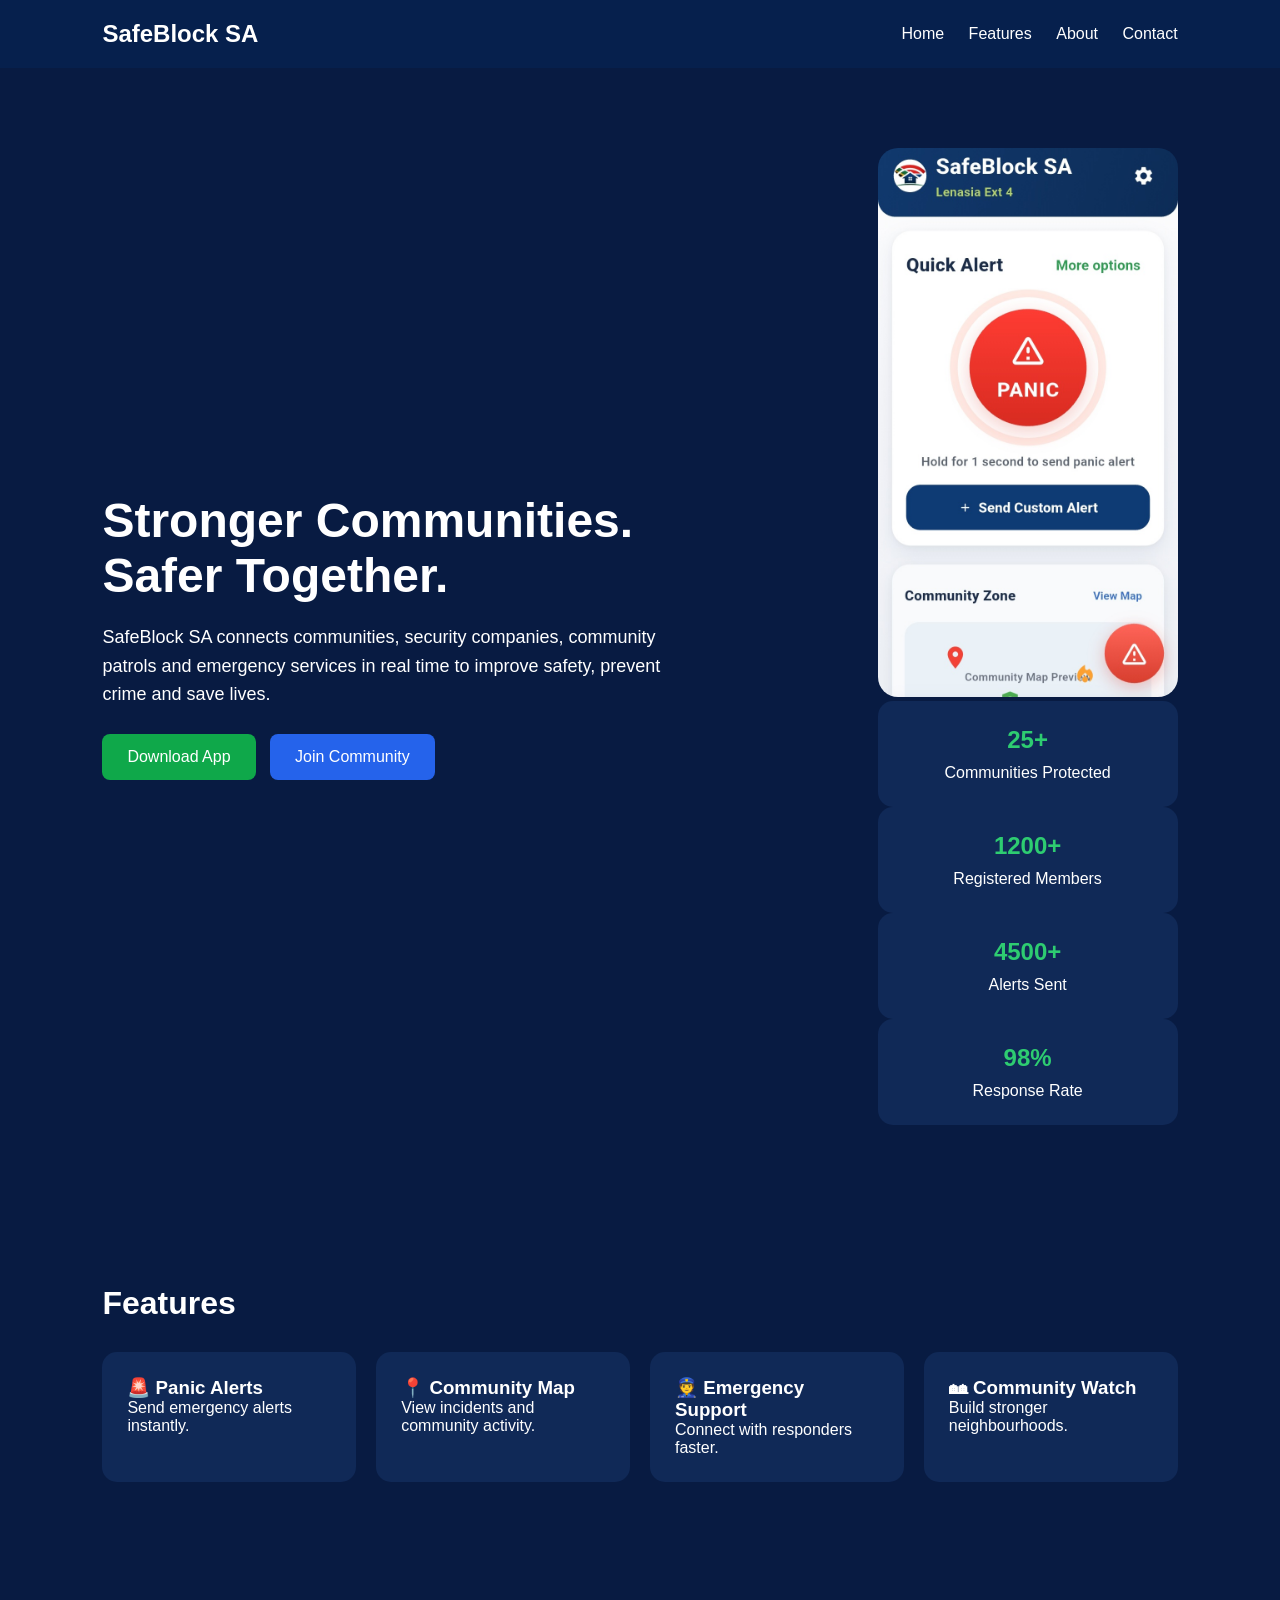
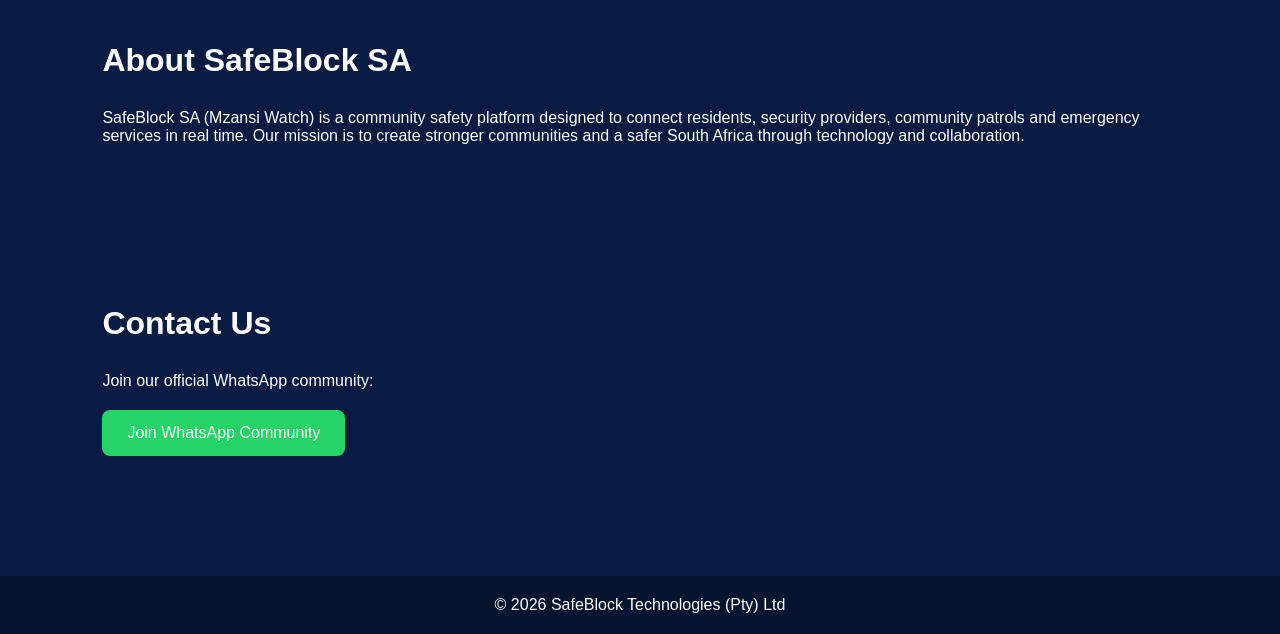
==== index.html @ 9eb79e1c "Rename Index.html to index.html" ====
<!DOCTYPE html>
<html lang="en">
<head>
<meta charset="UTF-8">
<meta name="viewport" content="width=device-width, initial-scale=1.0">
<title>SafeBlock SA | Mzansi Watch</title>
<link rel="stylesheet" href="style.css">
</head>

<body>

<header>
    <div class="logo">
        <h2>SafeBlock SA</h2>
    </div>

    <nav>
        <a href="#home">Home</a>
        <a href="#features">Features</a>
        <a href="#about">About</a>
        <a href="#contact">Contact</a>
    </nav>
</header>

<section class="hero" id="home">

    <div class="hero-text">
        <h1>Stronger Communities.<br>Safer Together.</h1>

        <p>
            SafeBlock SA connects communities, security companies,
            community patrols and emergency services in real time to
            improve safety, prevent crime and save lives.
        </p>

        <div class="buttons">
            <button onclick="alert('Coming Soon')">
                Download App
            </button>

            <a href="https://chat.whatsapp.com/KkH9a2lZsolHFoEz1faoKJ?s=cl&p=a&ilr=0">
                <button class="secondary">
                    Join Community
                </button>
            </a>
        </div>
    </div>

    <div class="hero-image">
        <img src="app.png" alt="SafeBlock App>
    </div>

</section>

<section class="stats">

    <div class="card">
        <h2>25+</h2>
        <p>Communities Protected</p>
    </div>

    <div class="card">
        <h2>1200+</h2>
        <p>Registered Members</p>
    </div>

    <div class="card">
        <h2>4500+</h2>
        <p>Alerts Sent</p>
    </div>

    <div class="card">
        <h2>98%</h2>
        <p>Response Rate</p>
    </div>

</section>

<section id="features">

    <h2>Features</h2>

    <div class="feature-grid">

        <div class="feature">
            <h3>🚨 Panic Alerts</h3>
            <p>Send emergency alerts instantly.</p>
        </div>

        <div class="feature">
            <h3>📍 Community Map</h3>
            <p>View incidents and community activity.</p>
        </div>

        <div class="feature">
            <h3>👮 Emergency Support</h3>
            <p>Connect with responders faster.</p>
        </div>

        <div class="feature">
            <h3>🏘 Community Watch</h3>
            <p>Build stronger neighbourhoods.</p>
        </div>

    </div>

</section>

<section id="about">

    <h2>About SafeBlock SA</h2>

    <p>
        SafeBlock SA (Mzansi Watch) is a community safety platform
        designed to connect residents, security providers,
        community patrols and emergency services in real time.
        Our mission is to create stronger communities and a safer
        South Africa through technology and collaboration.
    </p>

</section>

<section id="contact">

    <h2>Contact Us</h2>

    <p>
        Join our official WhatsApp community:
    </p>

    <a class="whatsapp"
       href="https://chat.whatsapp.com/KkH9a2lZsolHFoEz1faoKJ?s=cl&p=a&ilr=0">
       Join WhatsApp Community
    </a>

</section>

<footer>
    <p>© 2026 SafeBlock Technologies (Pty) Ltd</p>
</footer>

</body>
</html>
---- style.css ----
*{
margin:0;
padding:0;
box-sizing:border-box;
font-family:Arial,sans-serif;
}

body{
background:#081b42;
color:white;
}

header{
display:flex;
justify-content:space-between;
align-items:center;
padding:20px 8%;
background:#06204d;
position:sticky;
top:0;
}

nav a{
color:white;
text-decoration:none;
margin-left:20px;
}

.hero{
display:flex;
justify-content:space-between;
align-items:center;
padding:80px 8%;
flex-wrap:wrap;
}

.hero-text{
max-width:600px;
}

.hero-text h1{
font-size:3rem;
margin-bottom:20px;
}

.hero-text p{
font-size:18px;
line-height:1.6;
margin-bottom:25px;
}

button{
padding:14px 25px;
border:none;
border-radius:8px;
background:#0fa84a;
color:white;
font-size:16px;
cursor:pointer;
}

.secondary{
background:#2563eb;
margin-left:10px;
}

.hero-image img{
width:300px;
max-width:100%;
border-radius:20px;
}

.stats{
display:grid;
grid-template-columns:repeat(auto-fit,minmax(200px,1fr));
gap:20px;
padding:40px 8%;
}

.card{
background:#102957;
padding:25px;
border-radius:15px;
text-align:center;
}

.card h2{
color:#2ecc71;
margin-bottom:10px;
}

#features,
#about,
#contact{
padding:80px 8%;
}

#features h2,
#about h2,
#contact h2{
margin-bottom:30px;
font-size:2rem;
}

.feature-grid{
display:grid;
grid-template-columns:repeat(auto-fit,minmax(250px,1fr));
gap:20px;
}

.feature{
background:#102957;
padding:25px;
border-radius:15px;
}

.whatsapp{
display:inline-block;
margin-top:20px;
padding:14px 25px;
background:#25D366;
color:white;
text-decoration:none;
border-radius:8px;
}

footer{
background:#05152f;
padding:20px;
text-align:center;
margin-top:40px;
}

@media(max-width:768px){

header{
flex-direction:column;
gap:15px;
}

.hero{
text-align:center;
}

.hero-text h1{
font-size:2.2rem;
}

.hero-image{
margin-top:40px;
}

}*{
margin:0;
padding:0;
box-sizing:border-box;
font-family:Arial,sans-serif;
}

body{
background:#081b42;
color:white;
}

header{
display:flex;
justify-content:space-between;
align-items:center;
padding:20px 8%;
background:#06204d;
position:sticky;
top:0;
}

nav a{
color:white;
text-decoration:none;
margin-left:20px;
}

.hero{
display:flex;
justify-content:space-between;
align-items:center;
padding:80px 8%;
flex-wrap:wrap;
}

.hero-text{
max-width:600px;
}

.hero-text h1{
font-size:3rem;
margin-bottom:20px;
}

.hero-text p{
font-size:18px;
line-height:1.6;
margin-bottom:25px;
}

button{
padding:14px 25px;
border:none;
border-radius:8px;
background:#0fa84a;
color:white;
font-size:16px;
cursor:pointer;
}

.secondary{
background:#2563eb;
margin-left:10px;
}

.hero-image img{
width:300px;
max-width:100%;
border-radius:20px;
}

.stats{
display:grid;
grid-template-columns:repeat(auto-fit,minmax(200px,1fr));
gap:20px;
padding:40px 8%;
}

.card{
background:#102957;
padding:25px;
border-radius:15px;
text-align:center;
}

.card h2{
color:#2ecc71;
margin-bottom:10px;
}

#features,
#about,
#contact{
padding:80px 8%;
}

#features h2,
#about h2,
#contact h2{
margin-bottom:30px;
font-size:2rem;
}

.feature-grid{
display:grid;
grid-template-columns:repeat(auto-fit,minmax(250px,1fr));
gap:20px;
}

.feature{
background:#102957;
padding:25px;
border-radius:15px;
}

.whatsapp{
display:inline-block;
margin-top:20px;
padding:14px 25px;
background:#25D366;
color:white;
text-decoration:none;
border-radius:8px;
}

footer{
background:#05152f;
padding:20px;
text-align:center;
margin-top:40px;
}

@media(max-width:768px){

header{
flex-direction:column;
gap:15px;
}

.hero{
text-align:center;
}

.hero-text h1{
font-size:2.2rem;
}

.hero-image{
margin-top:40px;
}

}
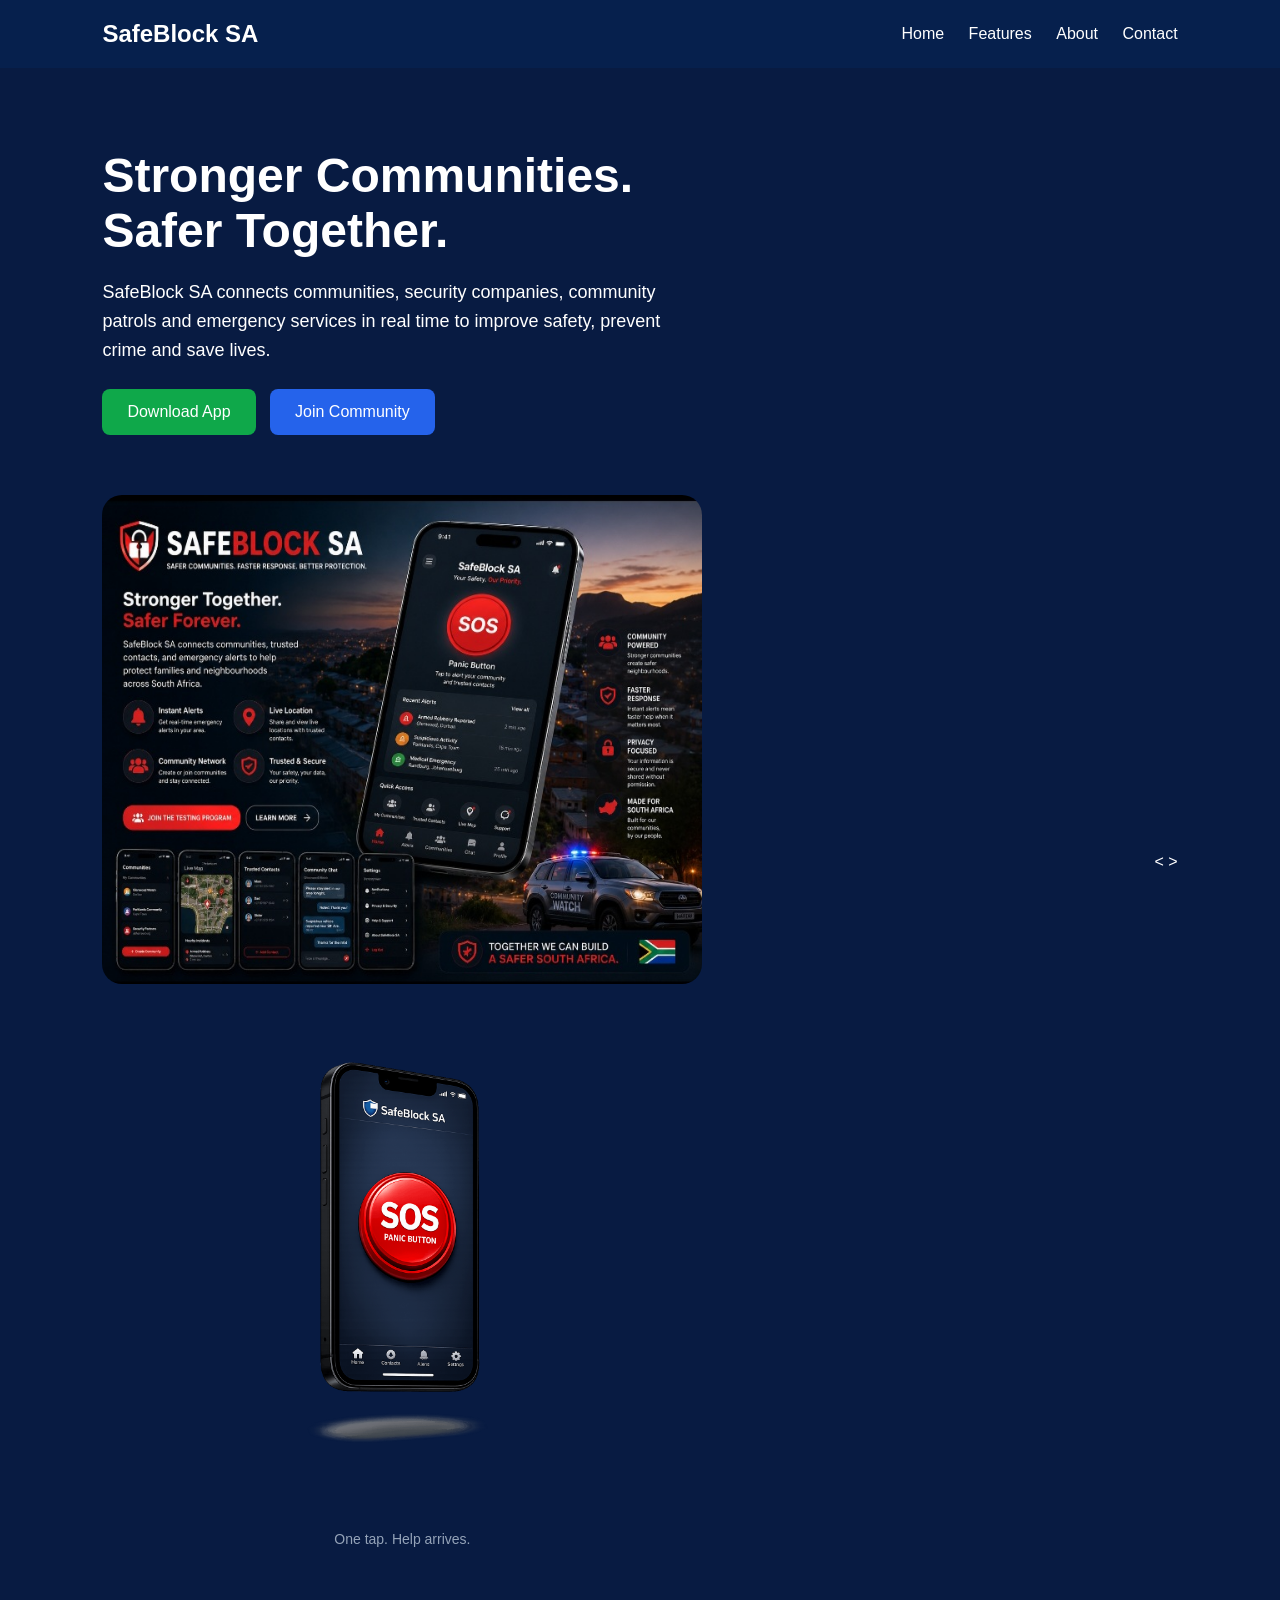
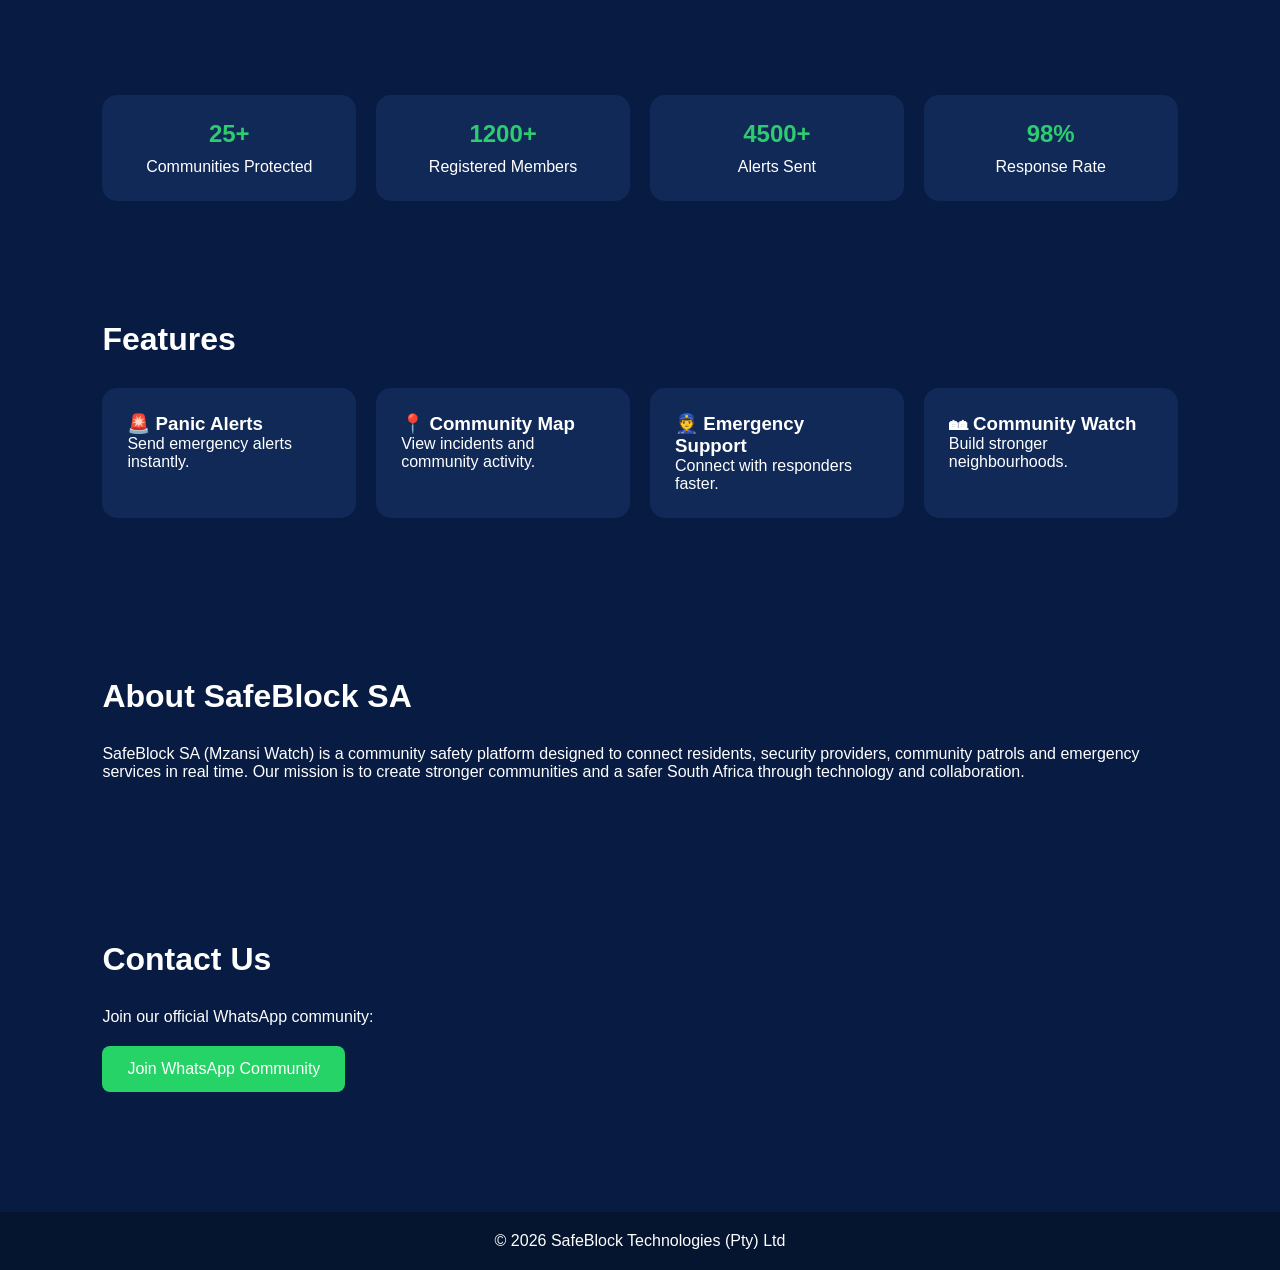
==== commit 07f156bb: "Add banner and mockup images to index.html" ====
--- a/index.html
+++ b/index.html
@@ -43,11 +43,19 @@
                     Join Community
                 </button>
             </a>
-        </div>
+        </div><!-- BANNER + MOCKUP SIDE BY SIDE-->
+<div style="display: flex; gap: 40px; align-items: center; justify-content: center; margin-top: 60px; flex-wrap: wrap;">
+  <img src="hero-banner.jpg" alt="SafeBlock SA Banner" style="flex: 1; min-width: 300px; max-width: 600px; height: auto; border-radius: 20px;">
+  <div style="text-align: center; flex: 0 0 320px;">
+    <img src="mockup.png" alt="SafeBlock App Mockup" style="width: 100%; max-width: 320px; height: auto; border-radius: 40px;">
+    <p style="margin-top: 20px; color: #94a3b8; font-size: 14px;">One tap. Help arrives.</p>
+  </div>
+</div>
     </div>
 
     <div class="hero-image">
-        <img src="app.png" alt="SafeBlock App>
+        <
+        >
     </div>
 
 </section>
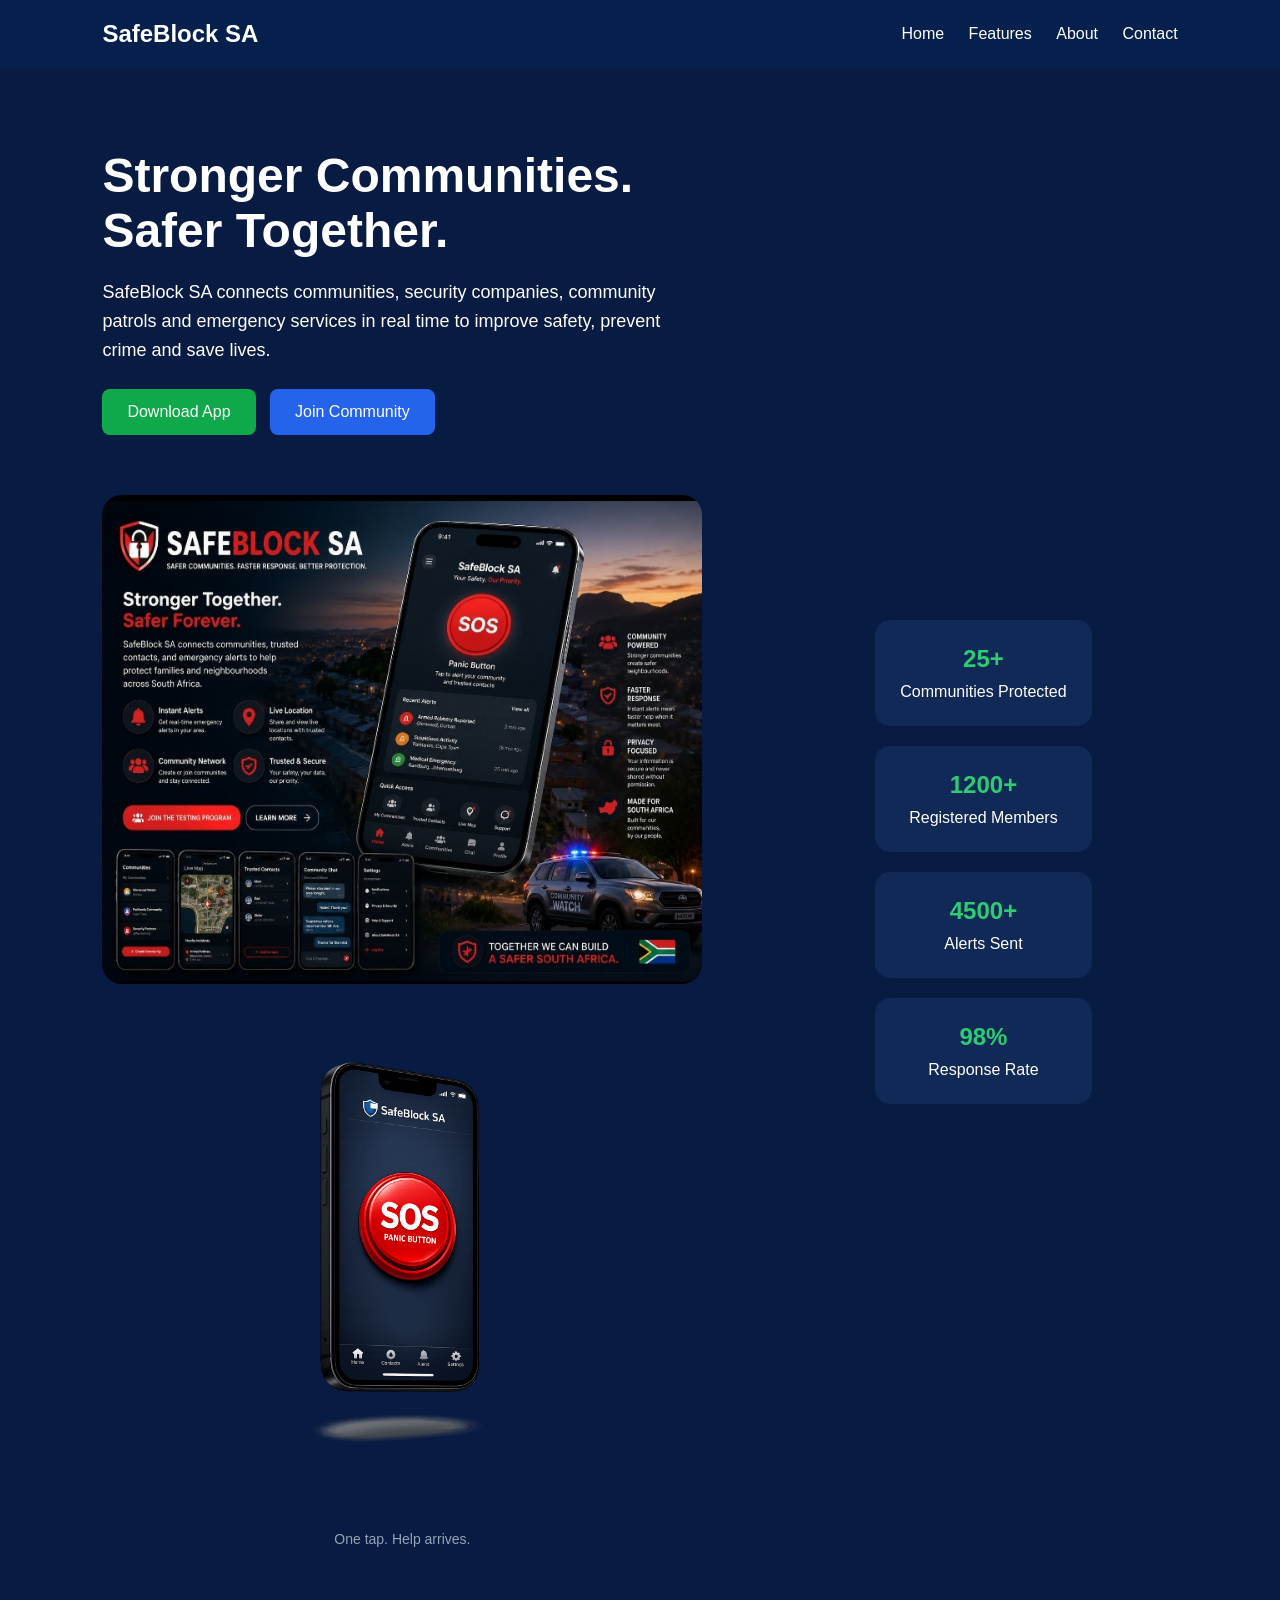
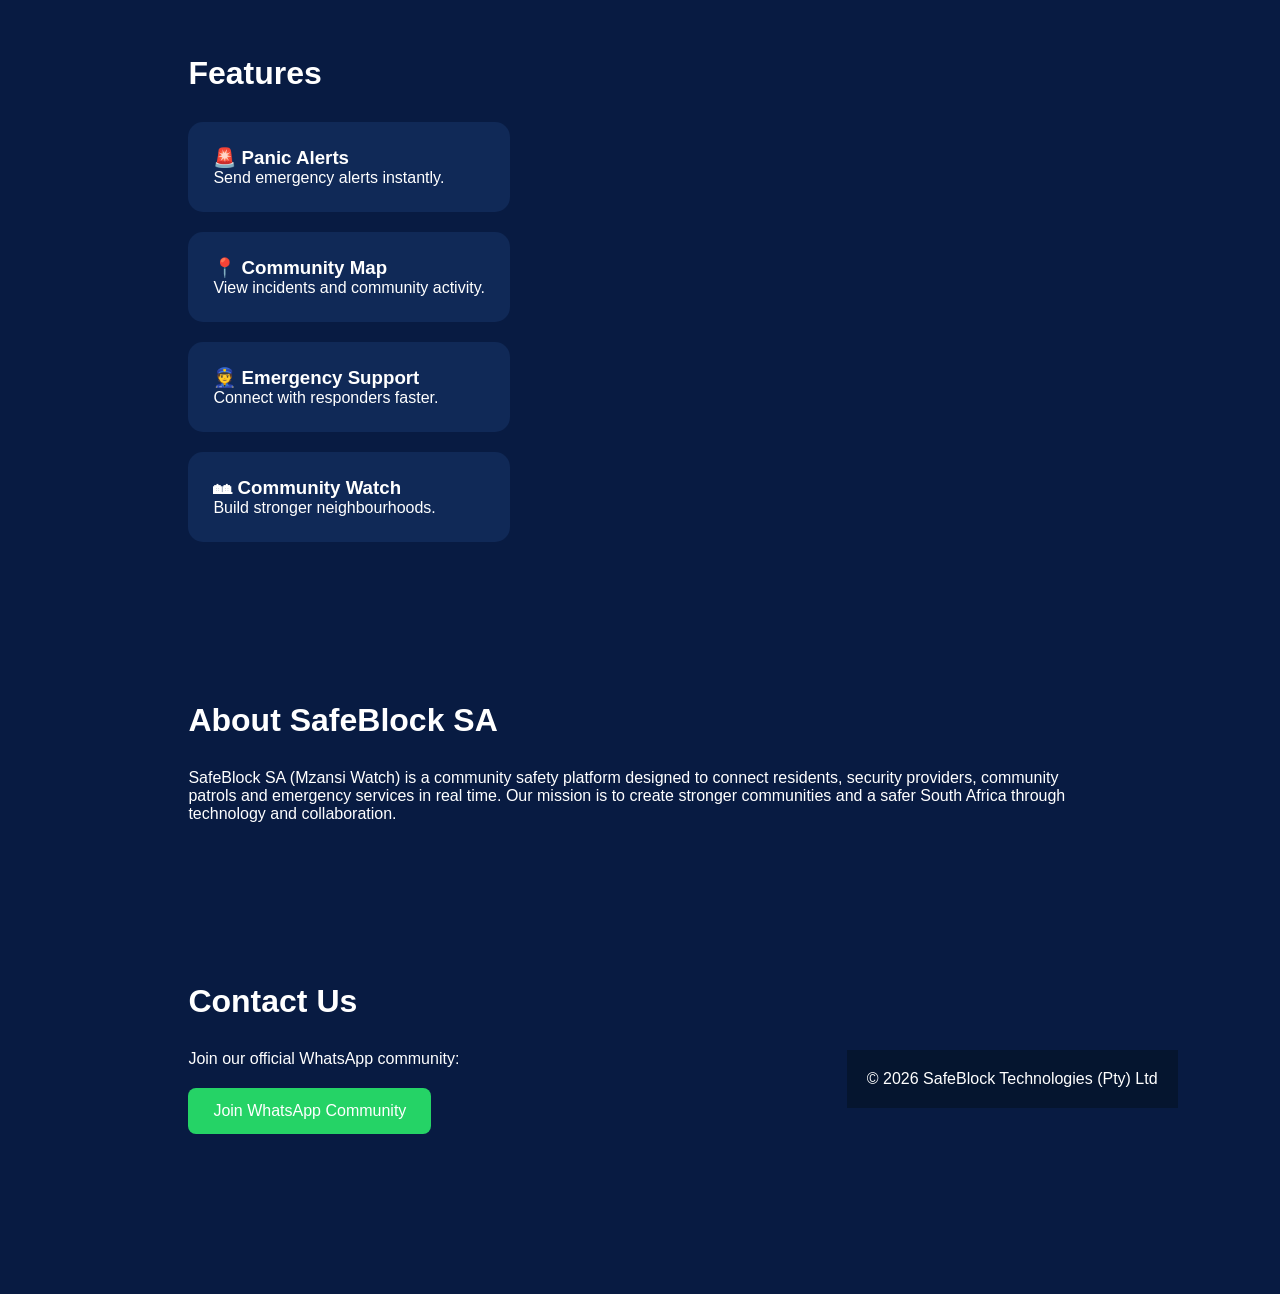
==== commit 34515789: "Update index.html" ====
--- a/index.html
+++ b/index.html
@@ -53,12 +53,11 @@
 </div>
     </div>
 
-    <div class="hero-image">
-        <
-        >
-    </div>
 
-</section>
+        
+        
+
+
 
 <section class="stats">
 
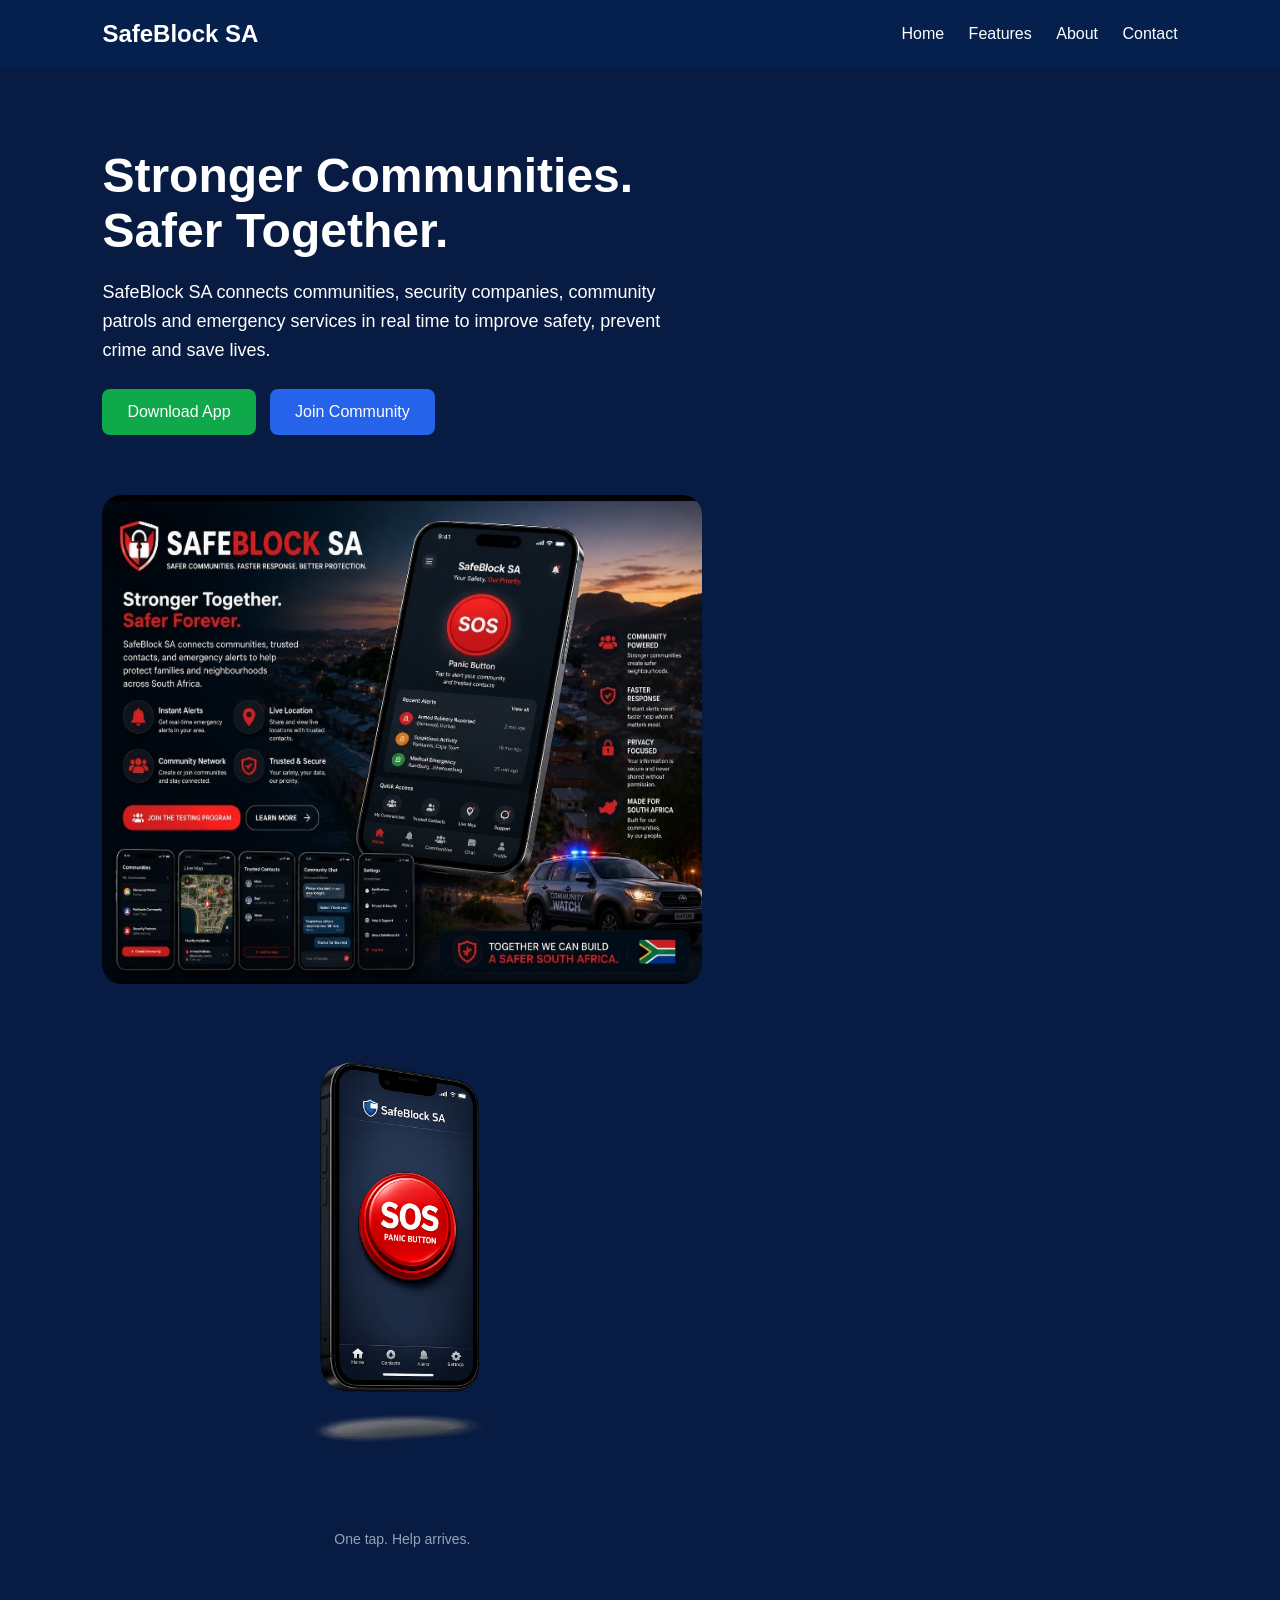
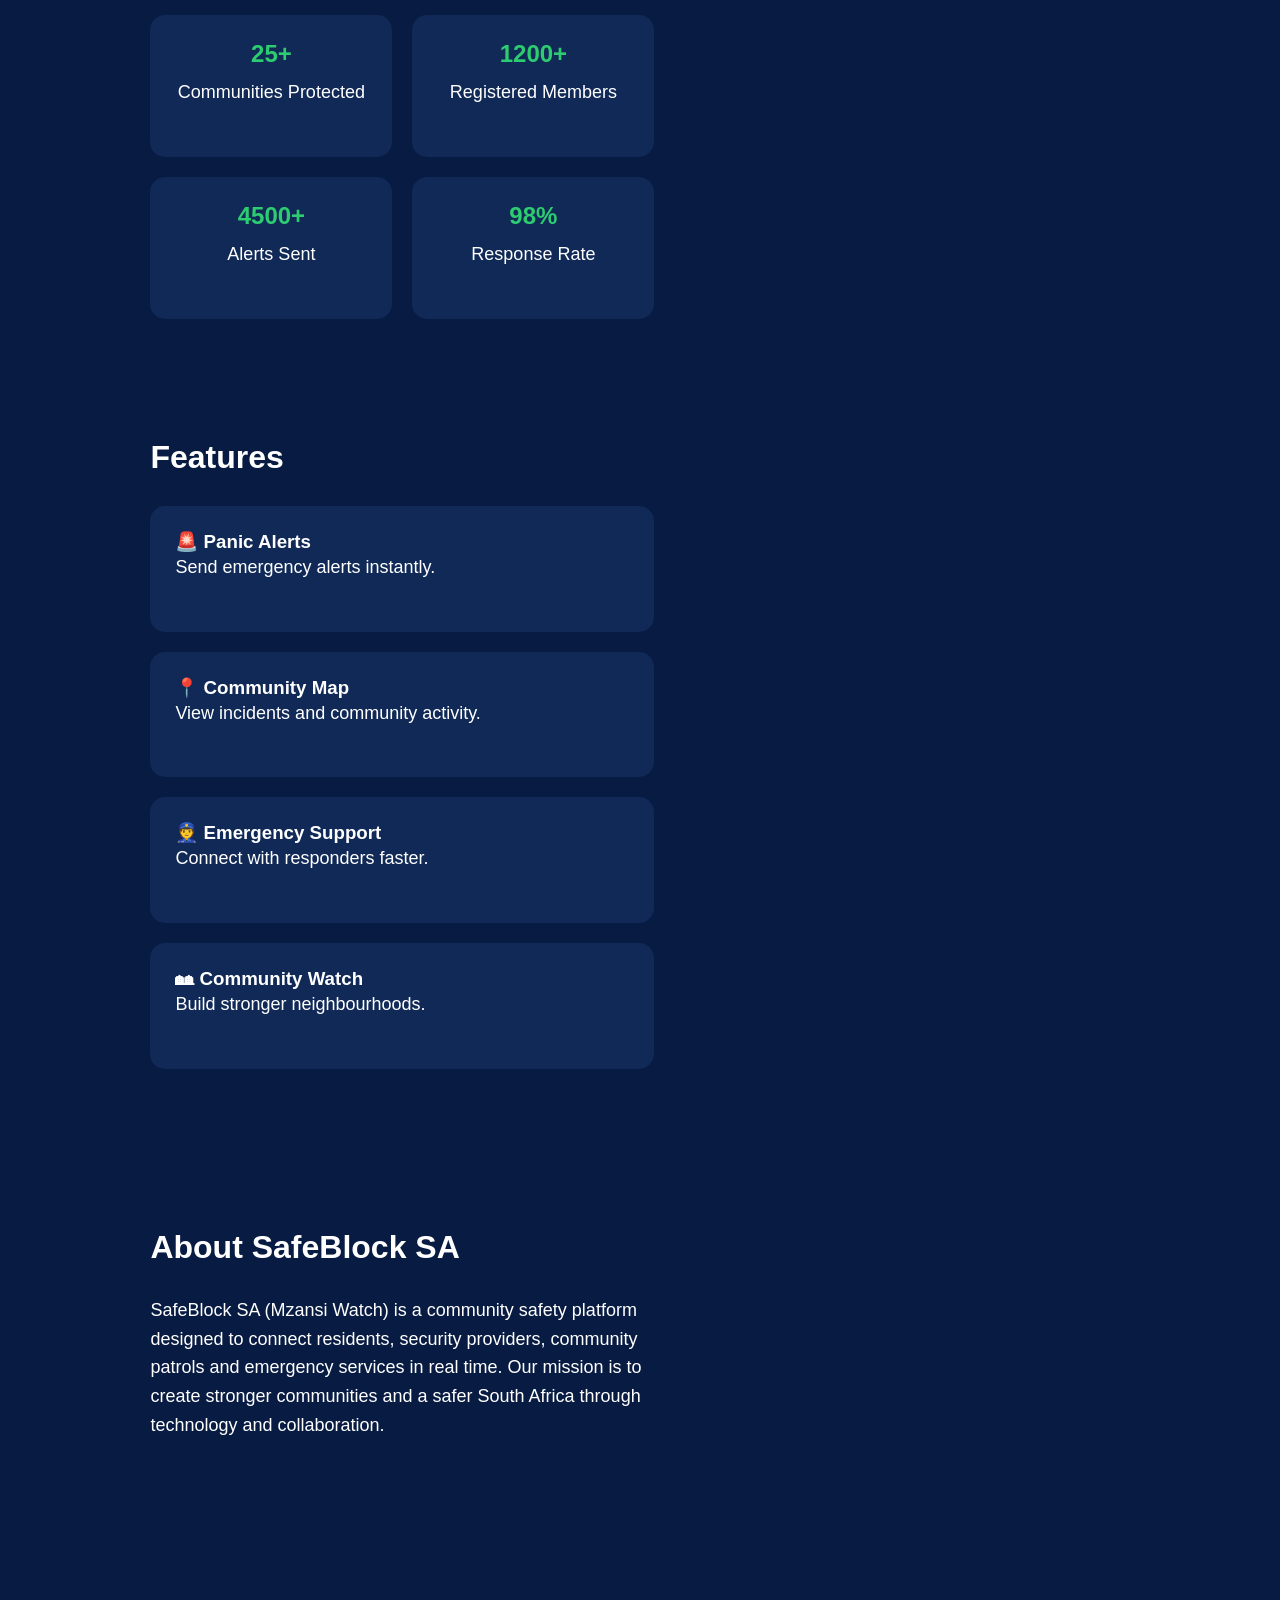
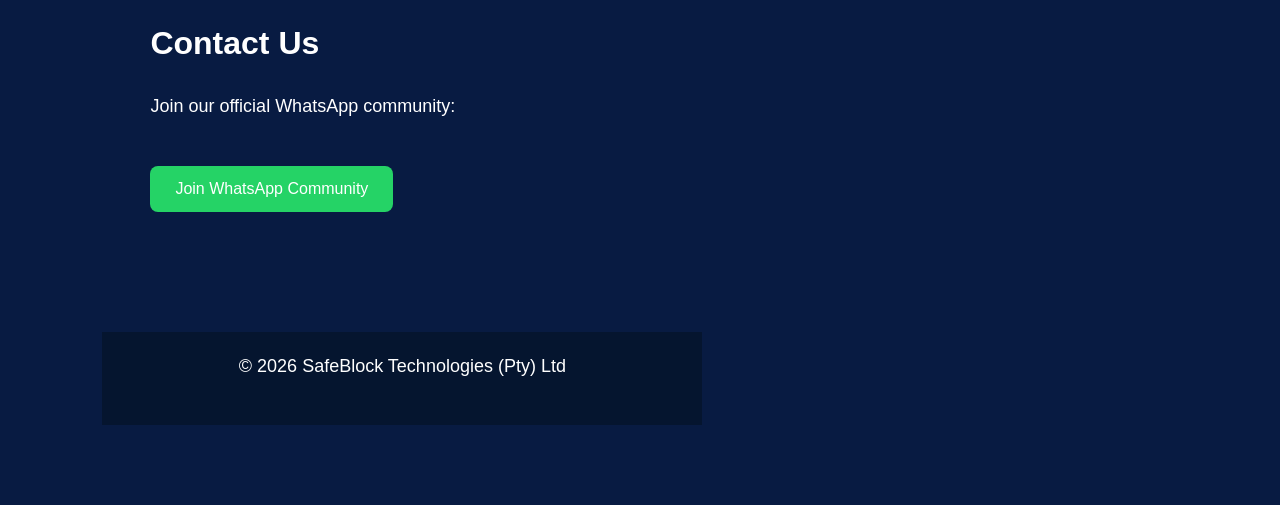
==== commit d495c45b: "Remove comment and adjust HTML structure" ====
--- a/index.html
+++ b/index.html
@@ -43,7 +43,7 @@
                     Join Community
                 </button>
             </a>
-        </div><!-- BANNER + MOCKUP SIDE BY SIDE-->
+        <!-- BANNER + MOCKUP SIDE BY SIDE-->
 <div style="display: flex; gap: 40px; align-items: center; justify-content: center; margin-top: 60px; flex-wrap: wrap;">
   <img src="hero-banner.jpg" alt="SafeBlock SA Banner" style="flex: 1; min-width: 300px; max-width: 600px; height: auto; border-radius: 20px;">
   <div style="text-align: center; flex: 0 0 320px;">
@@ -51,7 +51,7 @@
     <p style="margin-top: 20px; color: #94a3b8; font-size: 14px;">One tap. Help arrives.</p>
   </div>
 </div>
-    </div>
+
 
 
         
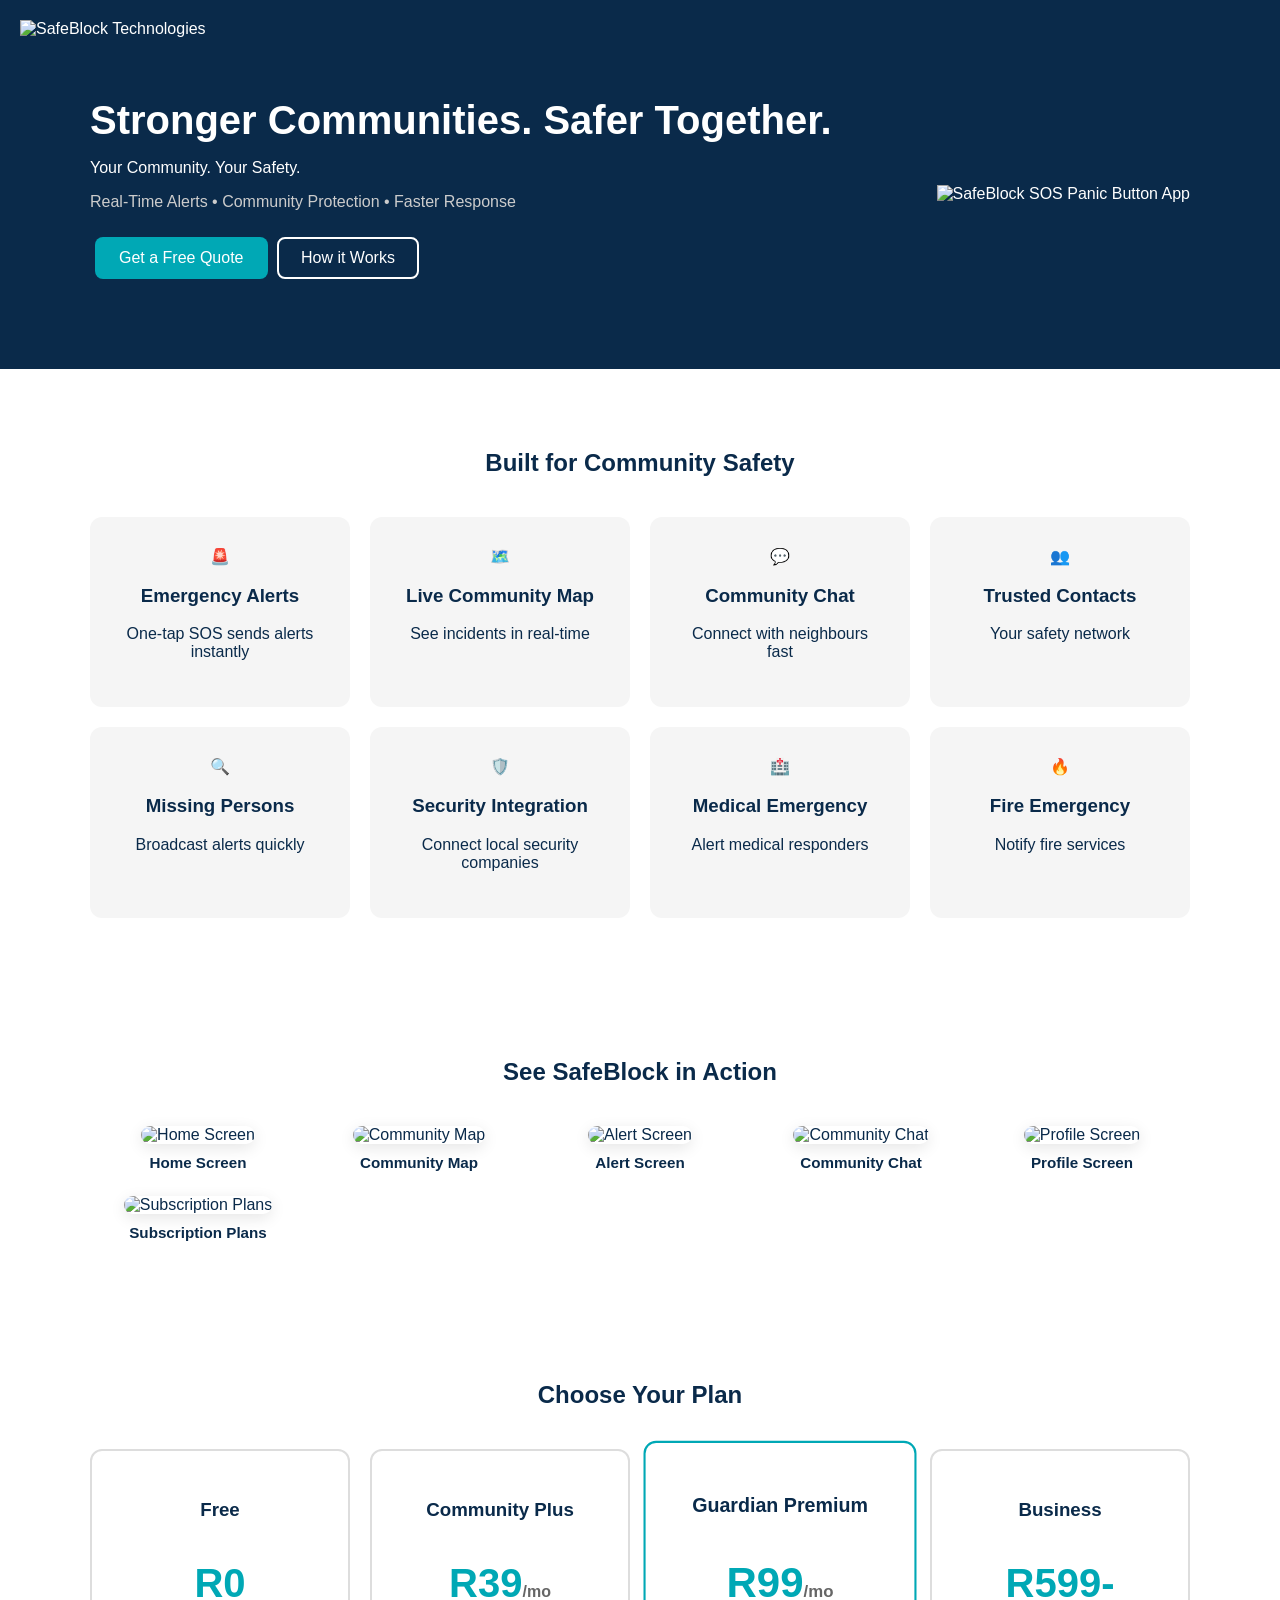
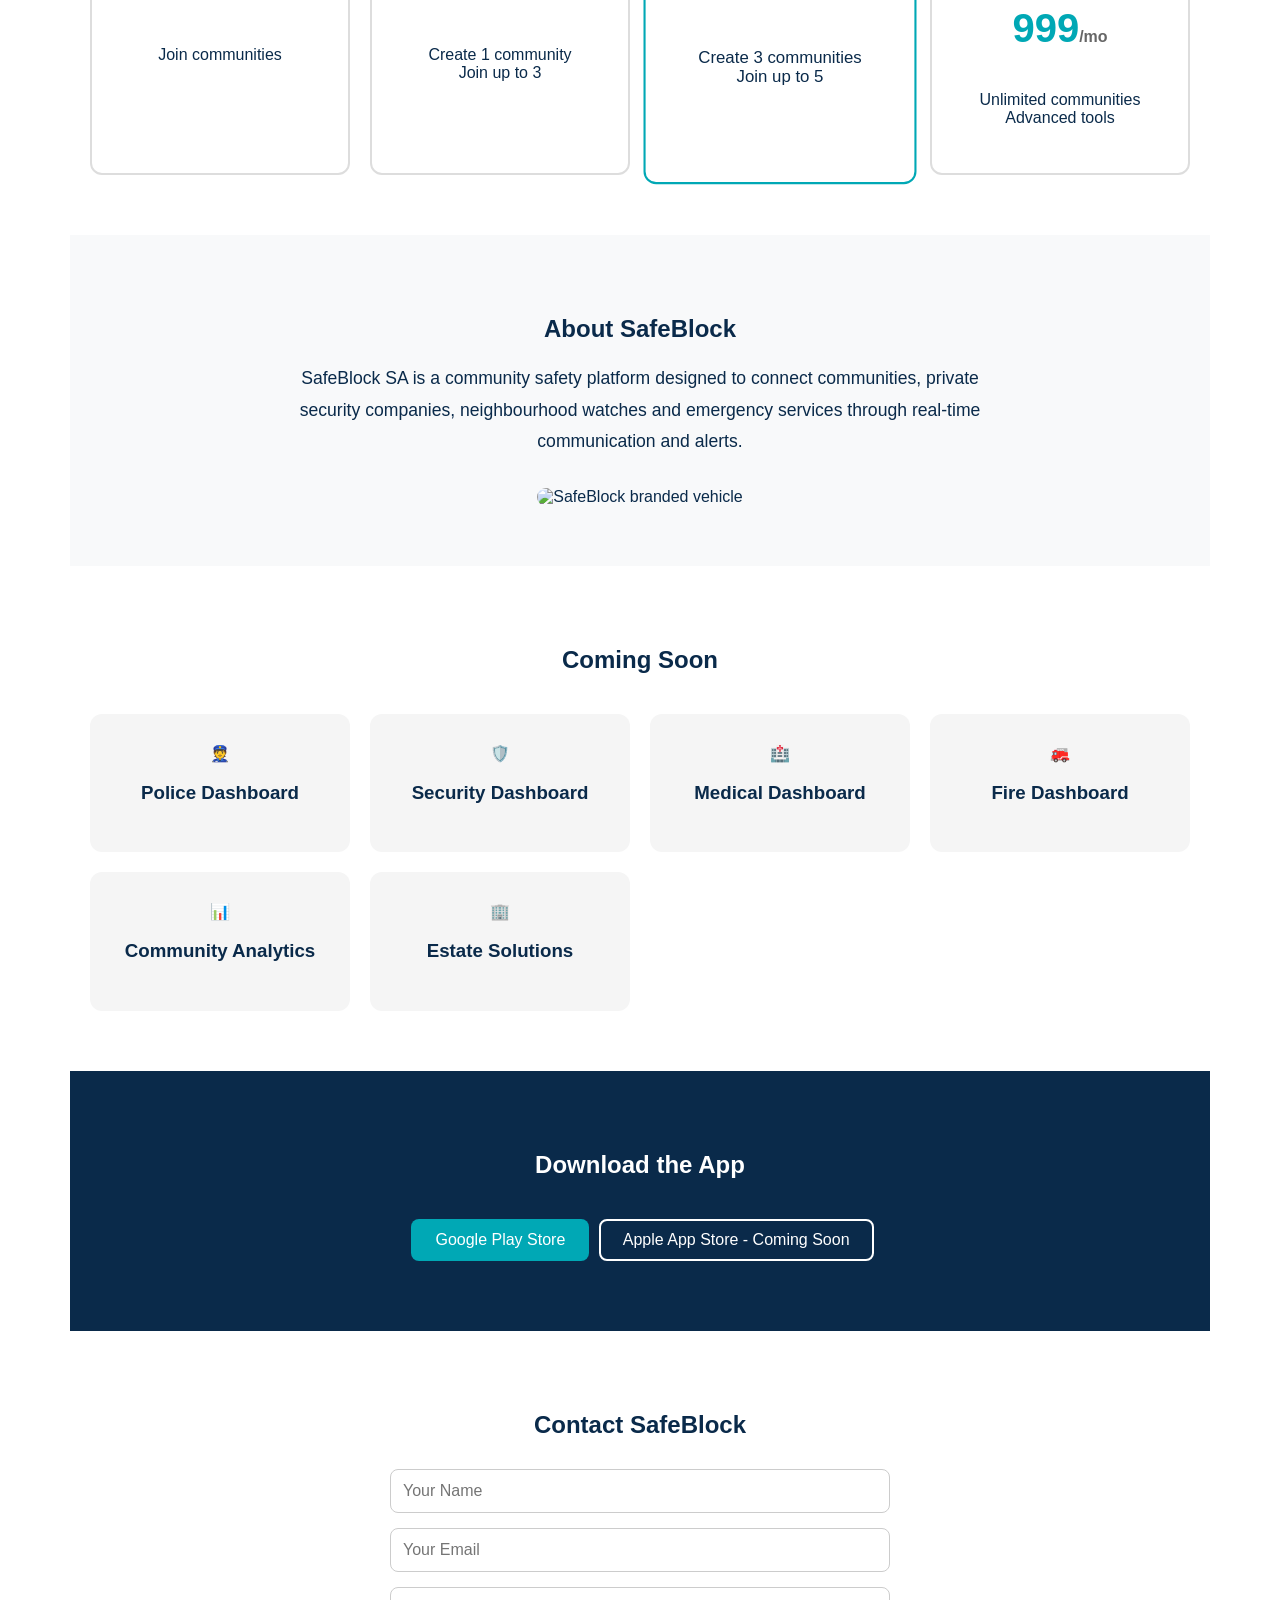
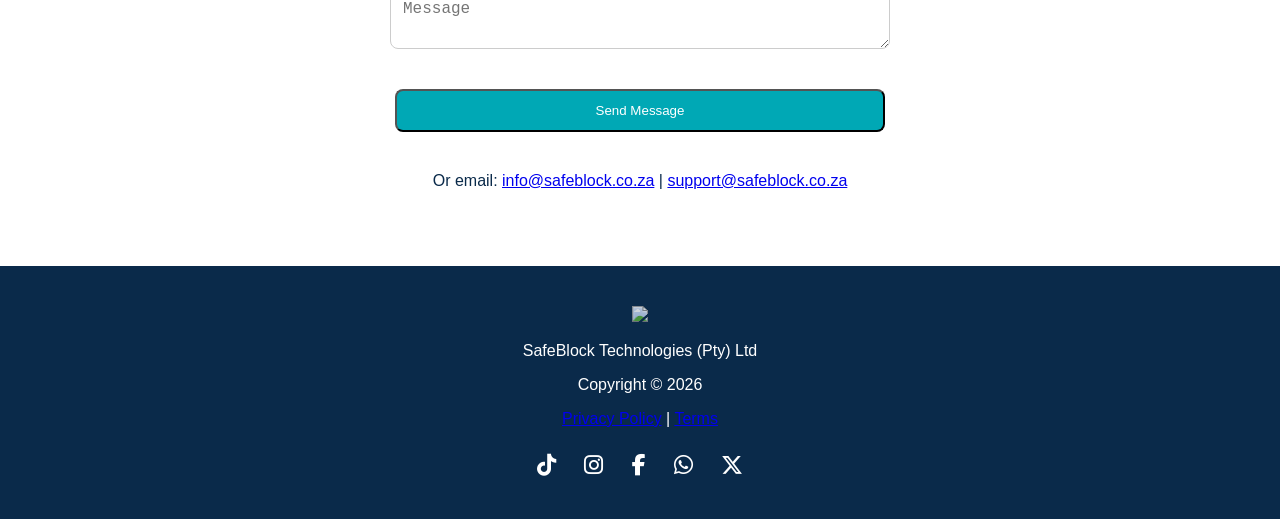
==== commit 2b892351: "Add files via upload" ====
--- a/index.html
+++ b/index.html
@@ -3,148 +3,131 @@
 <head>
 <meta charset="UTF-8">
 <meta name="viewport" content="width=device-width, initial-scale=1.0">
-<title>SafeBlock SA | Mzansi Watch</title>
+<title>SafeBlock Technologies - Your Community. Your Safety.</title>
 <link rel="stylesheet" href="style.css">
+<link rel="icon" href="assets/icon.png">
+<link rel="stylesheet" href="https://cdnjs.cloudflare.com/ajax/libs/font-awesome/6.5.0/css/all.min.css">
+<script src="https://www.google.com/recaptcha/api.js" async defer></script>
 </head>
-
 <body>
 
+<!-- 1. Hero Section -->
 <header>
-    <div class="logo">
-        <h2>SafeBlock SA</h2>
-    </div>
-
-    <nav>
-        <a href="#home">Home</a>
-        <a href="#features">Features</a>
-        <a href="#about">About</a>
-        <a href="#contact">Contact</a>
-    </nav>
+<nav>
+<img src="assets/logo.png" alt="SafeBlock Technologies" class="logo">
+</nav>
+<div class="hero">
+<div class="hero-text">
+<h1>Stronger Communities. Safer Together.</h1>
+<p>Your Community. Your Safety.</p>
+<p class="sub">Real-Time Alerts • Community Protection • Faster Response</p>
+<a href="#contact" class="btn">Get a Free Quote</a>
+<a href="#features" class="btn-outline">How it Works</a>
+</div>
+<div class="hero-img">
+<img src="assets/hero-phone.jpg" alt="SafeBlock SOS Panic Button App">
+</div>
+</div>
 </header>
 
-<section class="hero" id="home">
-
-    <div class="hero-text">
-        <h1>Stronger Communities.<br>Safer Together.</h1>
-
-        <p>
-            SafeBlock SA connects communities, security companies,
-            community patrols and emergency services in real time to
-            improve safety, prevent crime and save lives.
-        </p>
-
-        <div class="buttons">
-            <button onclick="alert('Coming Soon')">
-                Download App
-            </button>
-
-            <a href="https://chat.whatsapp.com/KkH9a2lZsolHFoEz1faoKJ?s=cl&p=a&ilr=0">
-                <button class="secondary">
-                    Join Community
-                </button>
-            </a>
-        <!-- BANNER + MOCKUP SIDE BY SIDE-->
-<div style="display: flex; gap: 40px; align-items: center; justify-content: center; margin-top: 60px; flex-wrap: wrap;">
-  <img src="hero-banner.jpg" alt="SafeBlock SA Banner" style="flex: 1; min-width: 300px; max-width: 600px; height: auto; border-radius: 20px;">
-  <div style="text-align: center; flex: 0 0 320px;">
-    <img src="mockup.png" alt="SafeBlock App Mockup" style="width: 100%; max-width: 320px; height: auto; border-radius: 40px;">
-    <p style="margin-top: 20px; color: #94a3b8; font-size: 14px;">One tap. Help arrives.</p>
-  </div>
+<!-- 2. Features Section -->
+<section id="features">
+<h2>Built for Community Safety</h2>
+<div class="grid">
+<div class="card">🚨 <h3>Emergency Alerts</h3><p>One-tap SOS sends alerts instantly</p></div>
+<div class="card">🗺️ <h3>Live Community Map</h3><p>See incidents in real-time</p></div>
+<div class="card">💬 <h3>Community Chat</h3><p>Connect with neighbours fast</p></div>
+<div class="card">👥 <h3>Trusted Contacts</h3><p>Your safety network</p></div>
+<div class="card">🔍 <h3>Missing Persons</h3><p>Broadcast alerts quickly</p></div>
+<div class="card">🛡️ <h3>Security Integration</h3><p>Connect local security companies</p></div>
+<div class="card">🏥 <h3>Medical Emergency</h3><p>Alert medical responders</p></div>
+<div class="card">🔥 <h3>Fire Emergency</h3><p>Notify fire services</p></div>
 </div>
-
-
-
-        
-        
-
-
-
-<section class="stats">
-
-    <div class="card">
-        <h2>25+</h2>
-        <p>Communities Protected</p>
-    </div>
-
-    <div class="card">
-        <h2>1200+</h2>
-        <p>Registered Members</p>
-    </div>
-
-    <div class="card">
-        <h2>4500+</h2>
-        <p>Alerts Sent</p>
-    </div>
-
-    <div class="card">
-        <h2>98%</h2>
-        <p>Response Rate</p>
-    </div>
-
 </section>
 
-<section id="features">
-
-    <h2>Features</h2>
-
-    <div class="feature-grid">
-
-        <div class="feature">
-            <h3>🚨 Panic Alerts</h3>
-            <p>Send emergency alerts instantly.</p>
-        </div>
-
-        <div class="feature">
-            <h3>📍 Community Map</h3>
-            <p>View incidents and community activity.</p>
-        </div>
-
-        <div class="feature">
-            <h3>👮 Emergency Support</h3>
-            <p>Connect with responders faster.</p>
-        </div>
-
-        <div class="feature">
-            <h3>🏘 Community Watch</h3>
-            <p>Build stronger neighbourhoods.</p>
-        </div>
-
-    </div>
-
+<!-- 3. App Screenshots Section - NEW -->
+<section id="screenshots">
+<h2>See SafeBlock in Action</h2>
+<div class="screenshot-grid">
+<figure><img src="assets/screenshot-home.jpg" alt="Home Screen"><figcaption>Home Screen</figcaption></figure>
+<figure><img src="assets/screenshot-map.jpg" alt="Community Map"><figcaption>Community Map</figcaption></figure>
+<figure><img src="assets/screenshot-alert.jpg" alt="Alert Screen"><figcaption>Alert Screen</figcaption></figure>
+<figure><img src="assets/screenshot-chat.jpg" alt="Community Chat"><figcaption>Community Chat</figcaption></figure>
+<figure><img src="assets/screenshot-profile.jpg" alt="Profile Screen"><figcaption>Profile Screen</figcaption></figure>
+<figure><img src="assets/screenshot-pricing.jpg" alt="Subscription Plans"><figcaption>Subscription Plans</figcaption></figure>
+</div>
 </section>
 
-<section id="about">
-
-    <h2>About SafeBlock SA</h2>
-
-    <p>
-        SafeBlock SA (Mzansi Watch) is a community safety platform
-        designed to connect residents, security providers,
-        community patrols and emergency services in real time.
-        Our mission is to create stronger communities and a safer
-        South Africa through technology and collaboration.
-    </p>
-
+<!-- 4. Subscription Plans -->
+<section id="pricing">
+<h2>Choose Your Plan</h2>
+<div class="pricing-grid">
+<div class="plan"><h3>Free</h3><p class="price">R0</p><p>Join communities</p></div>
+<div class="plan"><h3>Community Plus</h3><p class="price">R39<span>/mo</span></p><p>Create 1 community<br>Join up to 3</p></div>
+<div class="plan featured"><h3>Guardian Premium</h3><p class="price">R99<span>/mo</span></p><p>Create 3 communities<br>Join up to 5</p></div>
+<div class="plan"><h3>Business</h3><p class="price">R599-999<span>/mo</span></p><p>Unlimited communities<br>Advanced tools</p></div>
+</div>
 </section>
 
-<section id="contact">
-
-    <h2>Contact Us</h2>
-
-    <p>
-        Join our official WhatsApp community:
-    </p>
-
-    <a class="whatsapp"
-       href="https://chat.whatsapp.com/KkH9a2lZsolHFoEz1faoKJ?s=cl&p=a&ilr=0">
-       Join WhatsApp Community
-    </a>
-
+<!-- 5. About Section -->
+<section id="about" style="background:#f8f9fa">
+<h2>About SafeBlock</h2>
+<p style="max-width:700px;margin:auto;font-size:1.1rem;line-height:1.8">
+SafeBlock SA is a community safety platform designed to connect communities, private security companies, neighbourhood watches and emergency services through real-time communication and alerts.
+</p>
+<img src="assets/car.jpg" alt="SafeBlock branded vehicle" style="max-width:500px;width:100%;margin-top:30px;border-radius:12px">
 </section>
 
+<!-- 6. Coming Soon -->
+<section id="future">
+<h2>Coming Soon</h2>
+<div class="grid">
+<div class="card">👮 <h3>Police Dashboard</h3></div>
+<div class="card">🛡️ <h3>Security Dashboard</h3></div>
+<div class="card">🏥 <h3>Medical Dashboard</h3></div>
+<div class="card">🚒 <h3>Fire Dashboard</h3></div>
+<div class="card">📊 <h3>Community Analytics</h3></div>
+<div class="card">🏢 <h3>Estate Solutions</h3></div>
+</div>
+</section>
+
+<!-- 7. Download Section -->
+<section id="download" style="background:var(--navy);color:var(--white)">
+<h2>Download the App</h2>
+<div style="margin-top:30px">
+<a href="#" class="btn">Google Play Store</a>
+<a href="#" class="btn-outline">Apple App Store - Coming Soon</a>
+</div>
+</section>
+
+<!-- 8. Contact Section -->
+<section id="contact">
+<h2>Contact SafeBlock</h2>
+<form action="https://formspree.io/f/YOUR_ID" method="POST">
+<input type="text" name="name" placeholder="Your Name" required>
+<input type="email" name="email" placeholder="Your Email" required>
+<textarea name="message" placeholder="Message" required></textarea>
+<input type="text" name="_gotcha" style="display:none !important" tabindex="-1" autocomplete="off">
+<div class="g-recaptcha" data-sitekey="6Lc4jCotAAAAAAsNLFsM4W_kx7LLeU7A7EA28bbk"></div>
+<button type="submit" class="btn">Send Message</button>
+</form>
+<p>Or email: <a href="mailto:info@safeblock.co.za">info@safeblock.co.za</a> | <a href="mailto:support@safeblock.co.za">support@safeblock.co.za</a></p>
+</section>
+
+<!-- 9. Footer -->
 <footer>
-    <p>© 2026 SafeBlock Technologies (Pty) Ltd</p>
+<img src="assets/logo.png" class="logo-footer">
+<p>SafeBlock Technologies (Pty) Ltd</p>
+<p>Copyright © 2026</p>
+<a href="#">Privacy Policy</a> | <a href="#">Terms</a>
+<div class="social-links">
+  <a href="https://tiktok.com/@safeblock_sa" target="_blank" aria-label="TikTok"><i class="fab fa-tiktok"></i></a>
+  <a href="https://www.instagram.com/safeblock_sa" target="_blank" aria-label="Instagram"><i class="fab fa-instagram"></i></a>
+  <a href="https://www.facebook.com/share/17e7x95P5Z/" target="_blank" aria-label="Facebook"><i class="fab fa-facebook-f"></i></a>
+  <a href="https://whatsapp.com/channel/0029VbC9myyEawdlsUlrFp2S" target="_blank" aria-label="WhatsApp Channel"><i class="fab fa-whatsapp"></i></a>
+  <a href="https://x.com/SafeblockSA" target="_blank" aria-label="X / Twitter"><i class="fab fa-x-twitter"></i></a>
+</div>
 </footer>
 
 </body>
-</html>
+</html>
--- a/style.css
+++ b/style.css
@@ -1,305 +1,65 @@
-*{
-margin:0;
-padding:0;
-box-sizing:border-box;
-font-family:Arial,sans-serif;
+:root{--navy:#0A2A4A;--teal:#00A8B5;--white:#fff}
+body{margin:0;font-family:'Segoe UI',sans-serif;color:var(--navy)}
+header{background:var(--navy);color:var(--white);padding:20px}
+.logo{height:40px}
+.hero{display:flex;flex-wrap:wrap;align-items:center;gap:40px;padding:60px 20px;max-width:1100px;margin:auto}
+.hero-text{flex:1;min-width:300px}
+.hero h1{font-size:2.5rem;margin:0}
+.hero .sub{color:#ccc}
+.hero-img img{max-width:350px;width:100%}
+.btn{background:var(--teal);color:var(--white);padding:12px 24px;border-radius:8px;text-decoration:none;display:inline-block;margin:10px 5px}
+.btn-outline{border:2px solid var(--white);color:var(--white);padding:10px 22px;border-radius:8px;text-decoration:none;display:inline-block}
+section{padding:60px 20px;max-width:1100px;margin:auto;text-align:center}
+.grid{display:grid;grid-template-columns:repeat(auto-fit,minmax(250px,1fr));gap:20px;margin-top:40px}
+.card{background:#f5f5f5;padding:30px;border-radius:12px}
+.pricing-grid{display:grid;grid-template-columns:repeat(auto-fit,minmax(220px,1fr));gap:20px;margin-top:40px}
+.plan{border:2px solid #ddd;padding:30px;border-radius:12px}
+.plan.featured{border-color:var(--teal);transform:scale(1.05)}
+.price{font-size:2.5rem;font-weight:bold;color:var(--teal)}
+.price span{font-size:1rem;color:#666}
+form{display:grid;gap:15px;max-width:500px;margin:30px auto}
+input,textarea{padding:12px;border:1px solid #ccc;border-radius:8px;font-size:1rem}
+footer{background:var(--navy);color:var(--white);padding:40px 20px;text-align:center}
+.logo-footer{height:30px;opacity:0.8}
+@media(max-width:768px){.hero{flex-direction:column;text-align:center}}
+/* Screenshots Section */
+.screenshot-grid{
+  display:grid;
+  grid-template-columns:repeat(auto-fit,minmax(180px,1fr));
+  gap:25px;
+  margin-top:40px;
+  padding:0 10px
+}
+.screenshot-grid figure{
+  margin:0;
+  text-align:center
+}
+.screenshot-grid img{
+  width:100%;
+  border-radius:20px;
+  box-shadow:0 4px 15px rgba(0,0,0,0.1)
+}
+.screenshot-grid figcaption{
+  margin-top:10px;
+  font-weight:600;
+  color:var(--navy);
+  font-size:0.95rem
+}
+.social-links{
+  margin-top:25px;
+  text-align:center;
 }
 
-body{
-background:#081b42;
-color:white;
+.social-links a{
+  font-size:22px;
+  margin:0 12px;
+  text-decoration:none;
+  color:#ffffff;
+  transition:0.3s ease;
 }
 
-header{
-display:flex;
-justify-content:space-between;
-align-items:center;
-padding:20px 8%;
-background:#06204d;
-position:sticky;
-top:0;
-}
-
-nav a{
-color:white;
-text-decoration:none;
-margin-left:20px;
-}
-
-.hero{
-display:flex;
-justify-content:space-between;
-align-items:center;
-padding:80px 8%;
-flex-wrap:wrap;
-}
-
-.hero-text{
-max-width:600px;
-}
-
-.hero-text h1{
-font-size:3rem;
-margin-bottom:20px;
-}
-
-.hero-text p{
-font-size:18px;
-line-height:1.6;
-margin-bottom:25px;
-}
-
-button{
-padding:14px 25px;
-border:none;
-border-radius:8px;
-background:#0fa84a;
-color:white;
-font-size:16px;
-cursor:pointer;
-}
-
-.secondary{
-background:#2563eb;
-margin-left:10px;
-}
-
-.hero-image img{
-width:300px;
-max-width:100%;
-border-radius:20px;
-}
-
-.stats{
-display:grid;
-grid-template-columns:repeat(auto-fit,minmax(200px,1fr));
-gap:20px;
-padding:40px 8%;
-}
-
-.card{
-background:#102957;
-padding:25px;
-border-radius:15px;
-text-align:center;
-}
-
-.card h2{
-color:#2ecc71;
-margin-bottom:10px;
-}
-
-#features,
-#about,
-#contact{
-padding:80px 8%;
-}
-
-#features h2,
-#about h2,
-#contact h2{
-margin-bottom:30px;
-font-size:2rem;
-}
-
-.feature-grid{
-display:grid;
-grid-template-columns:repeat(auto-fit,minmax(250px,1fr));
-gap:20px;
-}
-
-.feature{
-background:#102957;
-padding:25px;
-border-radius:15px;
-}
-
-.whatsapp{
-display:inline-block;
-margin-top:20px;
-padding:14px 25px;
-background:#25D366;
-color:white;
-text-decoration:none;
-border-radius:8px;
-}
-
-footer{
-background:#05152f;
-padding:20px;
-text-align:center;
-margin-top:40px;
-}
-
-@media(max-width:768px){
-
-header{
-flex-direction:column;
-gap:15px;
-}
-
-.hero{
-text-align:center;
-}
-
-.hero-text h1{
-font-size:2.2rem;
-}
-
-.hero-image{
-margin-top:40px;
-}
-
-}*{
-margin:0;
-padding:0;
-box-sizing:border-box;
-font-family:Arial,sans-serif;
-}
-
-body{
-background:#081b42;
-color:white;
-}
-
-header{
-display:flex;
-justify-content:space-between;
-align-items:center;
-padding:20px 8%;
-background:#06204d;
-position:sticky;
-top:0;
-}
-
-nav a{
-color:white;
-text-decoration:none;
-margin-left:20px;
-}
-
-.hero{
-display:flex;
-justify-content:space-between;
-align-items:center;
-padding:80px 8%;
-flex-wrap:wrap;
-}
-
-.hero-text{
-max-width:600px;
-}
-
-.hero-text h1{
-font-size:3rem;
-margin-bottom:20px;
-}
-
-.hero-text p{
-font-size:18px;
-line-height:1.6;
-margin-bottom:25px;
-}
-
-button{
-padding:14px 25px;
-border:none;
-border-radius:8px;
-background:#0fa84a;
-color:white;
-font-size:16px;
-cursor:pointer;
-}
-
-.secondary{
-background:#2563eb;
-margin-left:10px;
-}
-
-.hero-image img{
-width:300px;
-max-width:100%;
-border-radius:20px;
-}
-
-.stats{
-display:grid;
-grid-template-columns:repeat(auto-fit,minmax(200px,1fr));
-gap:20px;
-padding:40px 8%;
-}
-
-.card{
-background:#102957;
-padding:25px;
-border-radius:15px;
-text-align:center;
-}
-
-.card h2{
-color:#2ecc71;
-margin-bottom:10px;
-}
-
-#features,
-#about,
-#contact{
-padding:80px 8%;
-}
-
-#features h2,
-#about h2,
-#contact h2{
-margin-bottom:30px;
-font-size:2rem;
-}
-
-.feature-grid{
-display:grid;
-grid-template-columns:repeat(auto-fit,minmax(250px,1fr));
-gap:20px;
-}
-
-.feature{
-background:#102957;
-padding:25px;
-border-radius:15px;
-}
-
-.whatsapp{
-display:inline-block;
-margin-top:20px;
-padding:14px 25px;
-background:#25D366;
-color:white;
-text-decoration:none;
-border-radius:8px;
-}
-
-footer{
-background:#05152f;
-padding:20px;
-text-align:center;
-margin-top:40px;
-}
-
-@media(max-width:768px){
-
-header{
-flex-direction:column;
-gap:15px;
-}
-
-.hero{
-text-align:center;
-}
-
-.hero-text h1{
-font-size:2.2rem;
-}
-
-.hero-image{
-margin-top:40px;
-}
-
-}
+.social-links a:hover{
+  color:#00a8ff;
+  transform:translateY(-3px);
+  display:inline-block;
+}
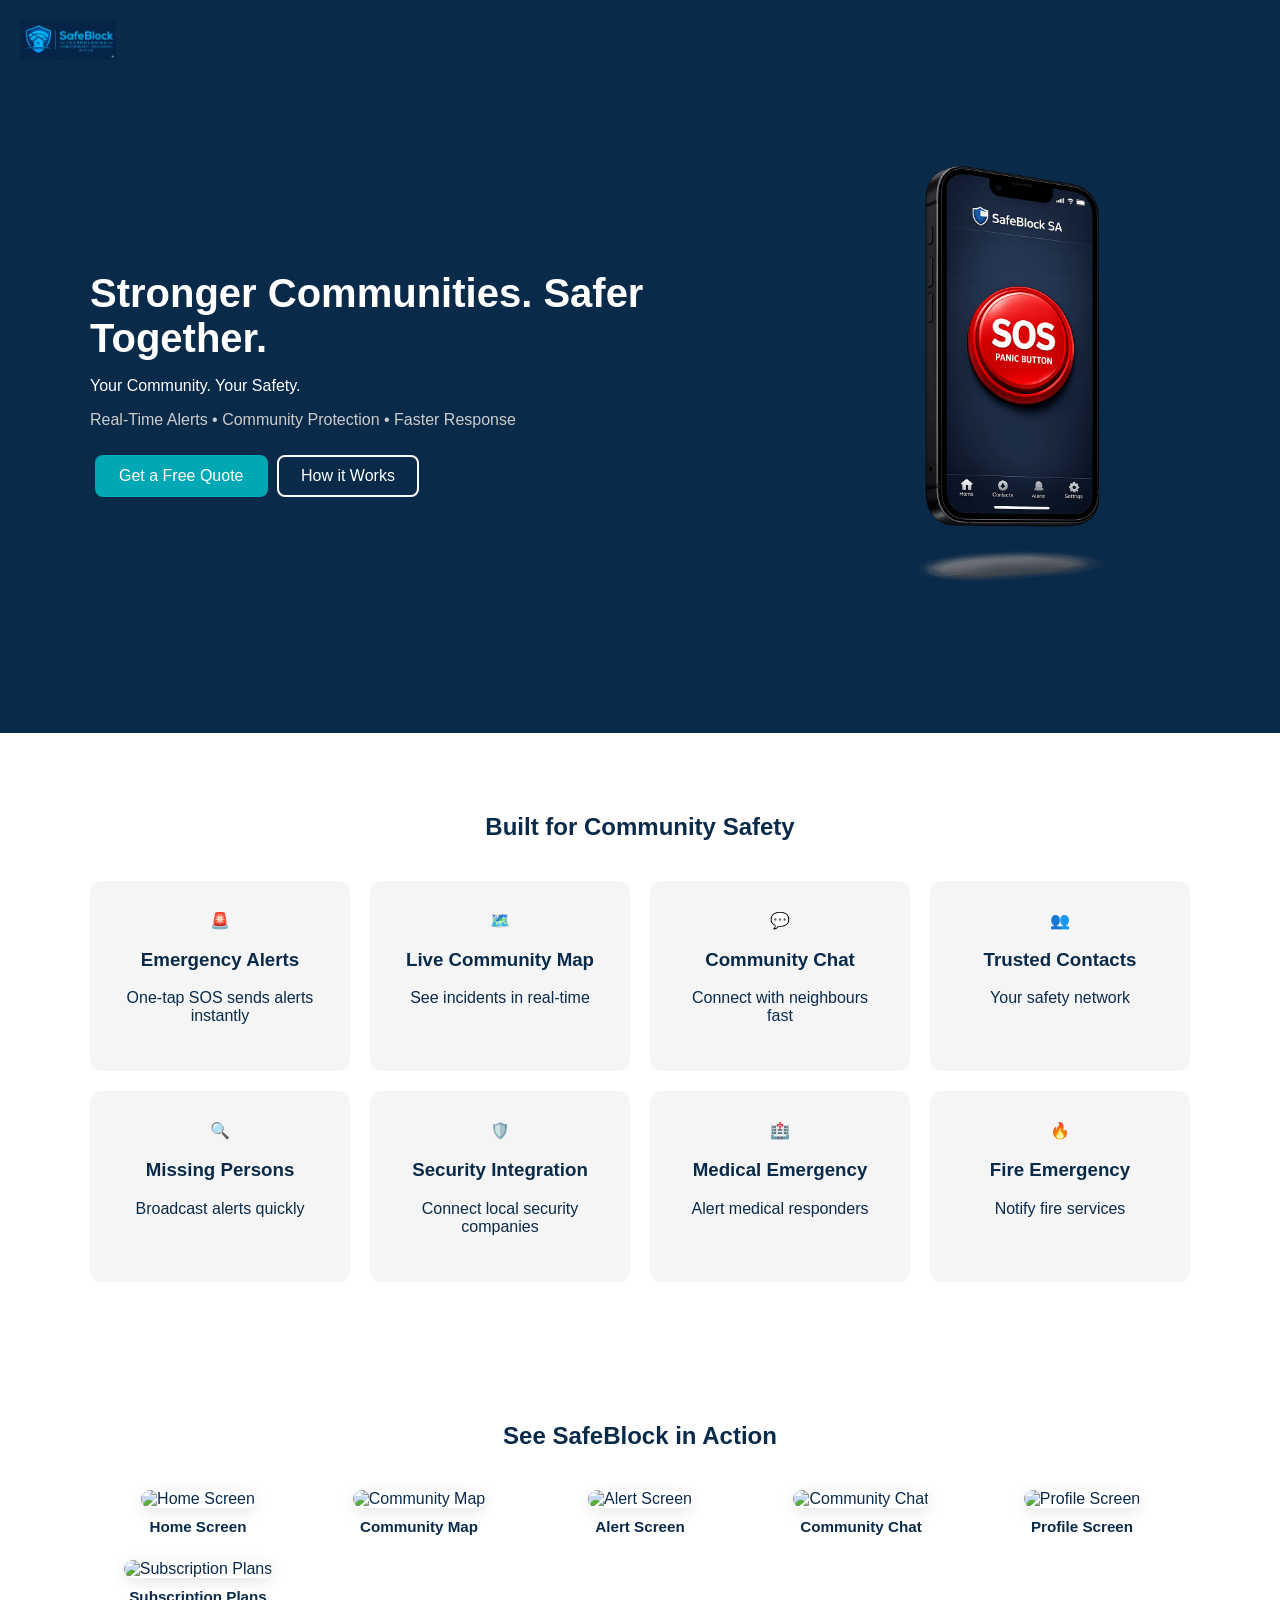
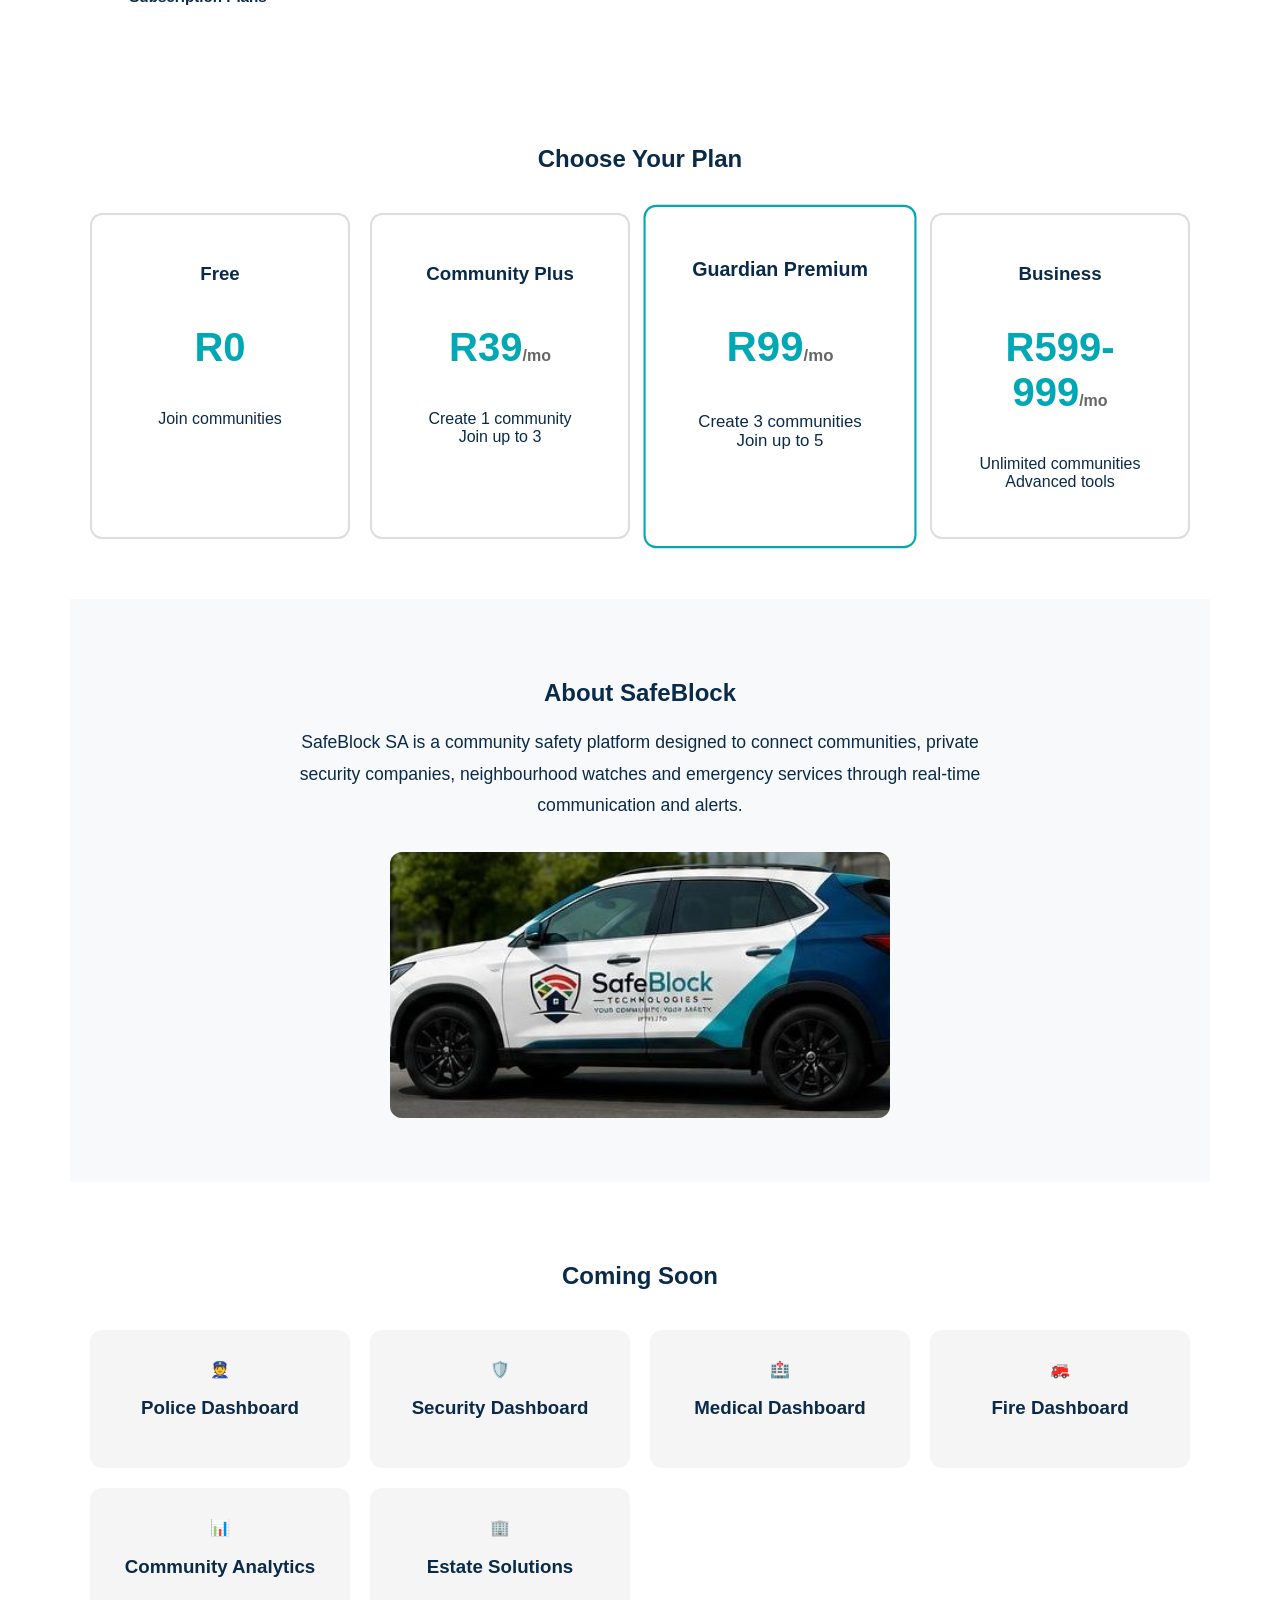
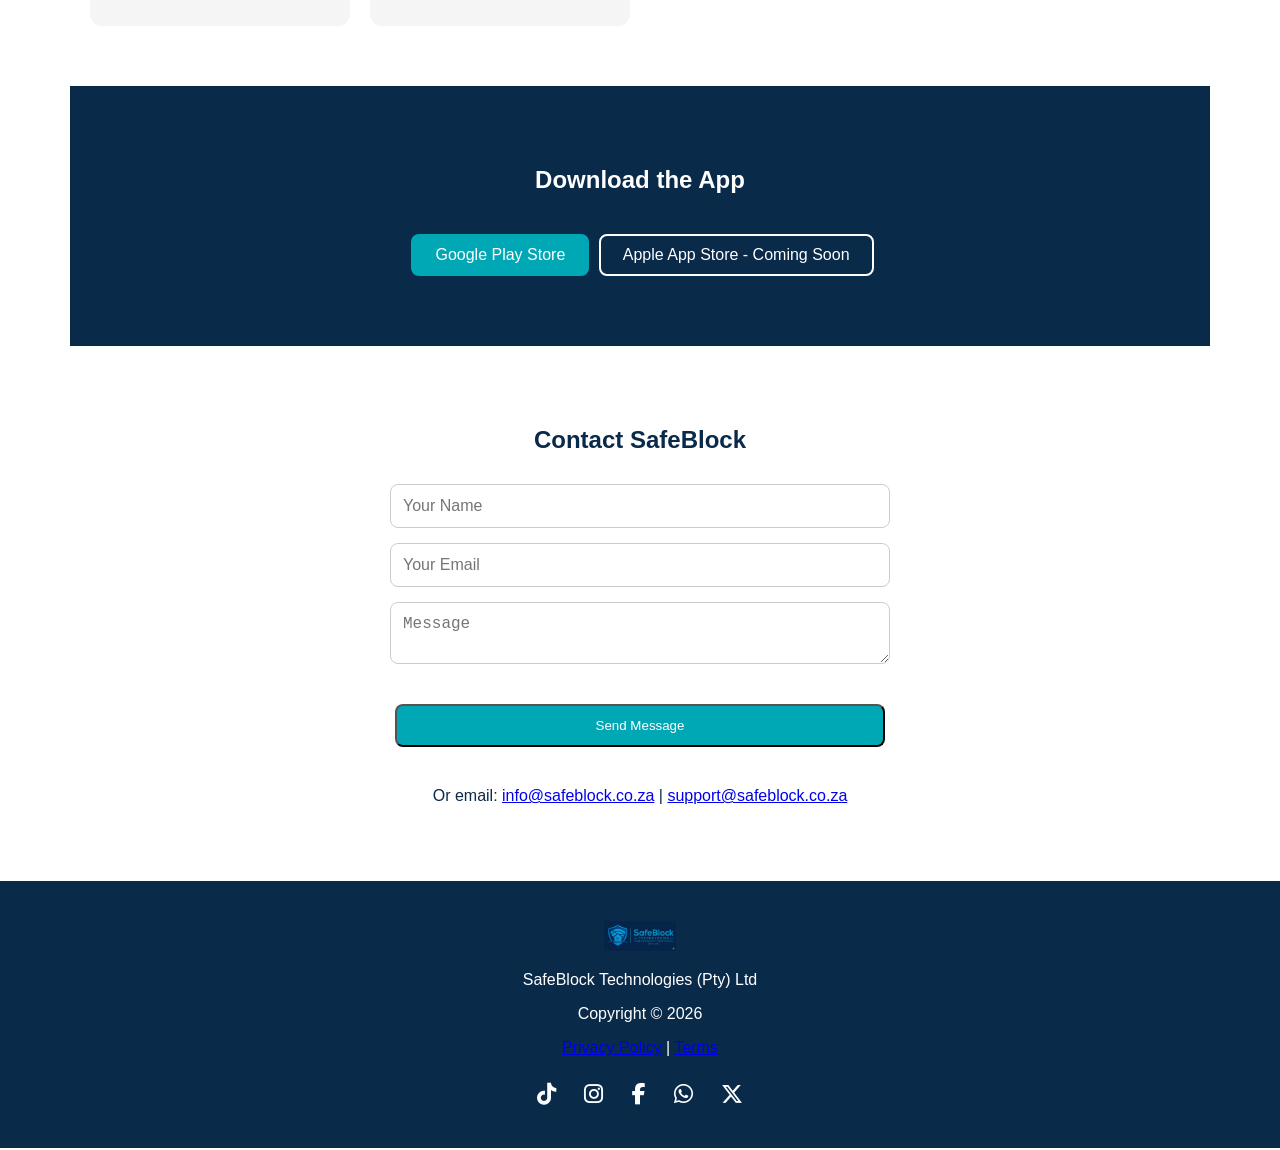
==== commit f760ec81: "Add files via upload" ====
--- a/index.html
+++ b/index.html
@@ -14,7 +14,7 @@
 <!-- 1. Hero Section -->
 <header>
 <nav>
-<img src="assets/logo.png" alt="SafeBlock Technologies" class="logo">
+<img src="logo.png" alt="SafeBlock Technologies" class="logo">
 </nav>
 <div class="hero">
 <div class="hero-text">
@@ -25,7 +25,7 @@
 <a href="#features" class="btn-outline">How it Works</a>
 </div>
 <div class="hero-img">
-<img src="assets/hero-phone.jpg" alt="SafeBlock SOS Panic Button App">
+<img src="mockup.png" alt="SafeBlock SOS Panic Button App">
 </div>
 </div>
 </header>
@@ -49,7 +49,7 @@
 <section id="screenshots">
 <h2>See SafeBlock in Action</h2>
 <div class="screenshot-grid">
-<figure><img src="assets/screenshot-home.jpg" alt="Home Screen"><figcaption>Home Screen</figcaption></figure>
+<figure><img src=screenshot-home.jpg" alt="Home Screen"><figcaption>Home Screen</figcaption></figure>
 <figure><img src="assets/screenshot-map.jpg" alt="Community Map"><figcaption>Community Map</figcaption></figure>
 <figure><img src="assets/screenshot-alert.jpg" alt="Alert Screen"><figcaption>Alert Screen</figcaption></figure>
 <figure><img src="assets/screenshot-chat.jpg" alt="Community Chat"><figcaption>Community Chat</figcaption></figure>
@@ -75,7 +75,7 @@
 <p style="max-width:700px;margin:auto;font-size:1.1rem;line-height:1.8">
 SafeBlock SA is a community safety platform designed to connect communities, private security companies, neighbourhood watches and emergency services through real-time communication and alerts.
 </p>
-<img src="assets/car.jpg" alt="SafeBlock branded vehicle" style="max-width:500px;width:100%;margin-top:30px;border-radius:12px">
+<img src="car.jpg" alt="SafeBlock branded vehicle" style="max-width:500px;width:100%;margin-top:30px;border-radius:12px">
 </section>
 
 <!-- 6. Coming Soon -->
@@ -116,7 +116,7 @@
 
 <!-- 9. Footer -->
 <footer>
-<img src="assets/logo.png" class="logo-footer">
+<img src="logo.png" class="logo-footer">
 <p>SafeBlock Technologies (Pty) Ltd</p>
 <p>Copyright © 2026</p>
 <a href="#">Privacy Policy</a> | <a href="#">Terms</a>
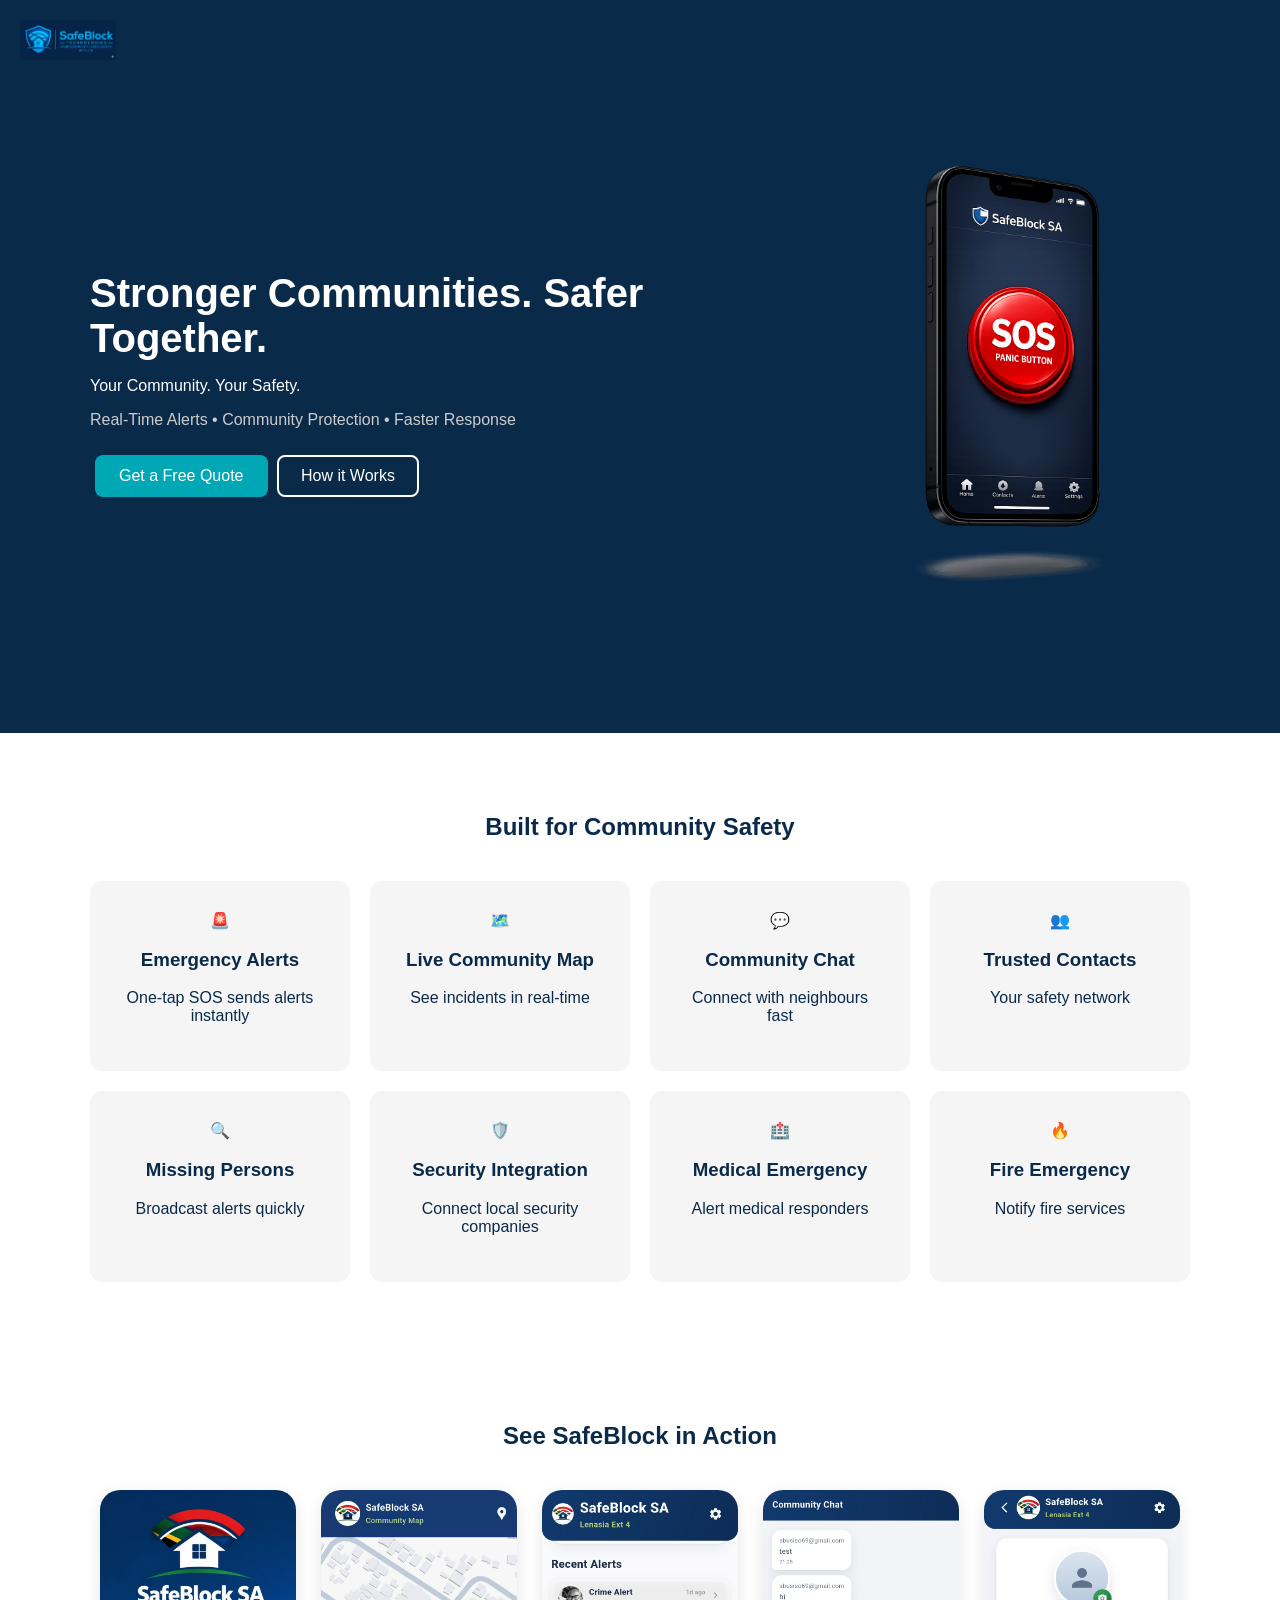
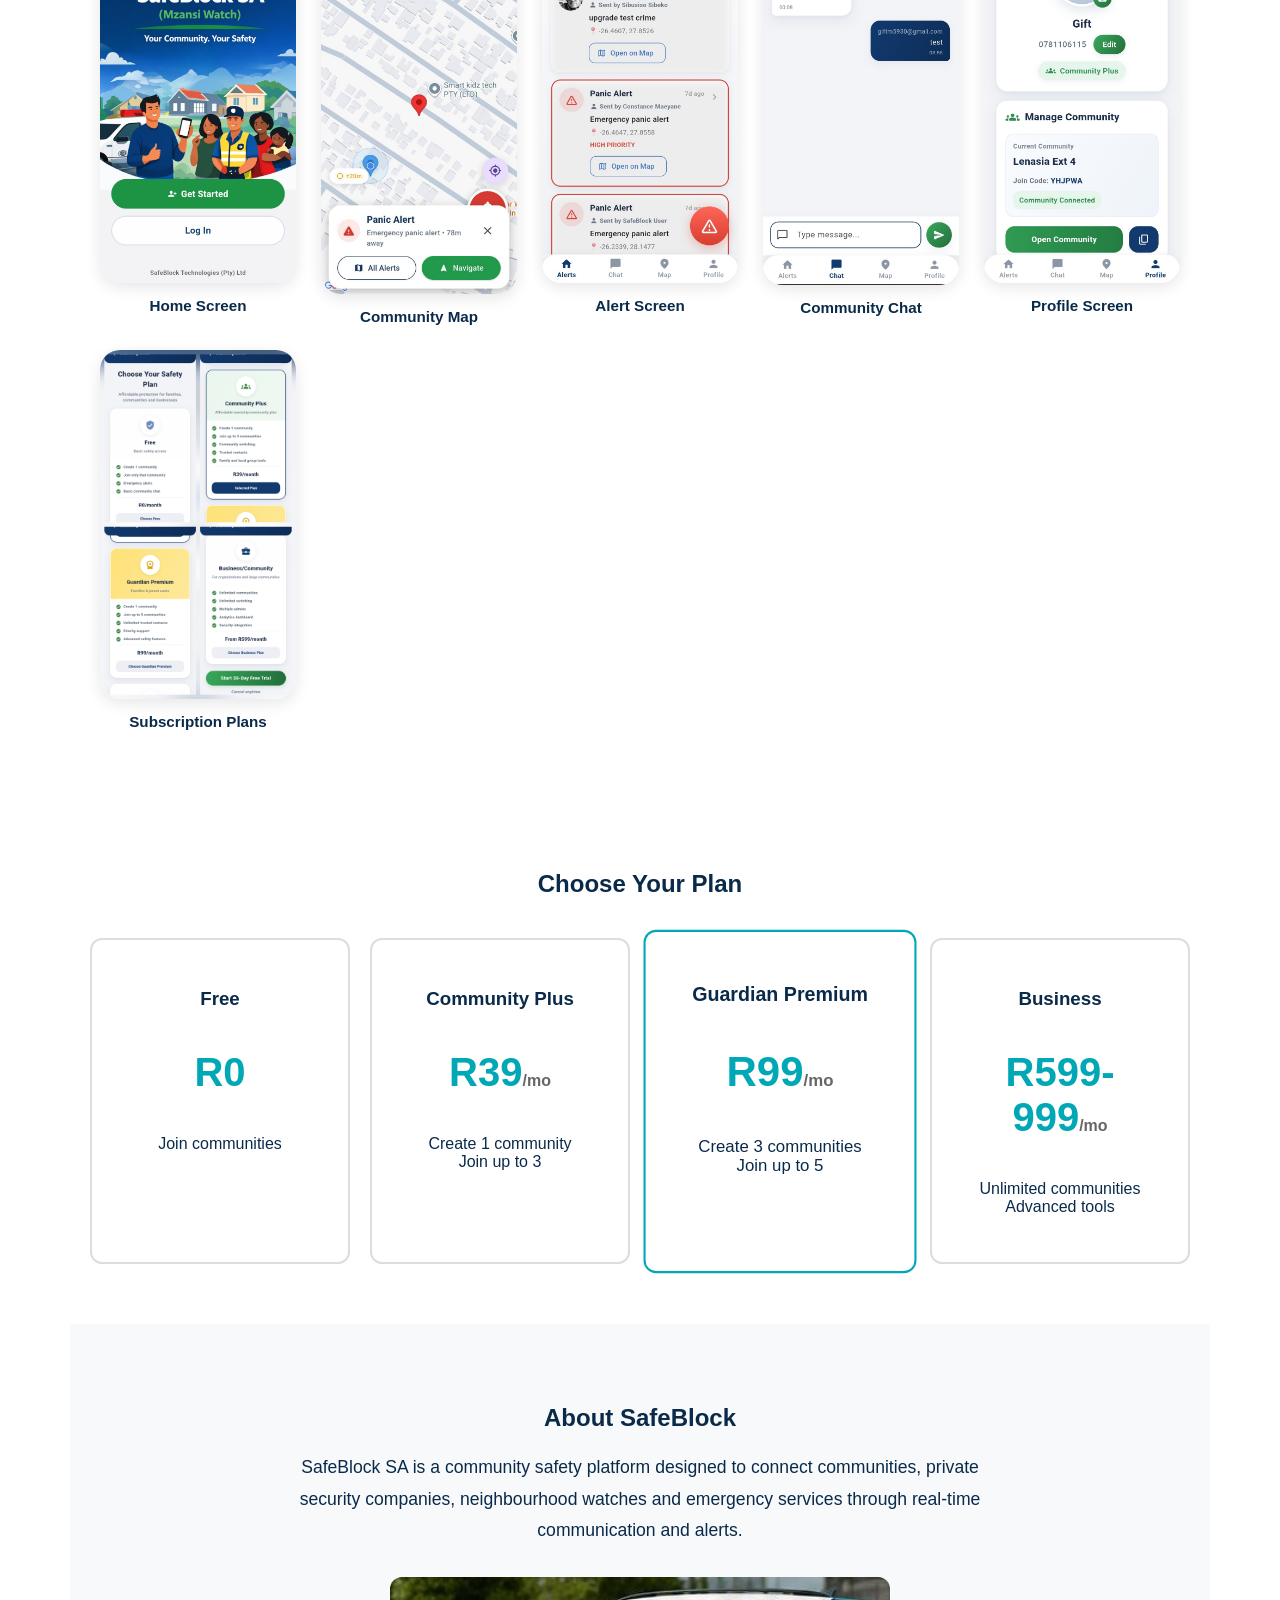
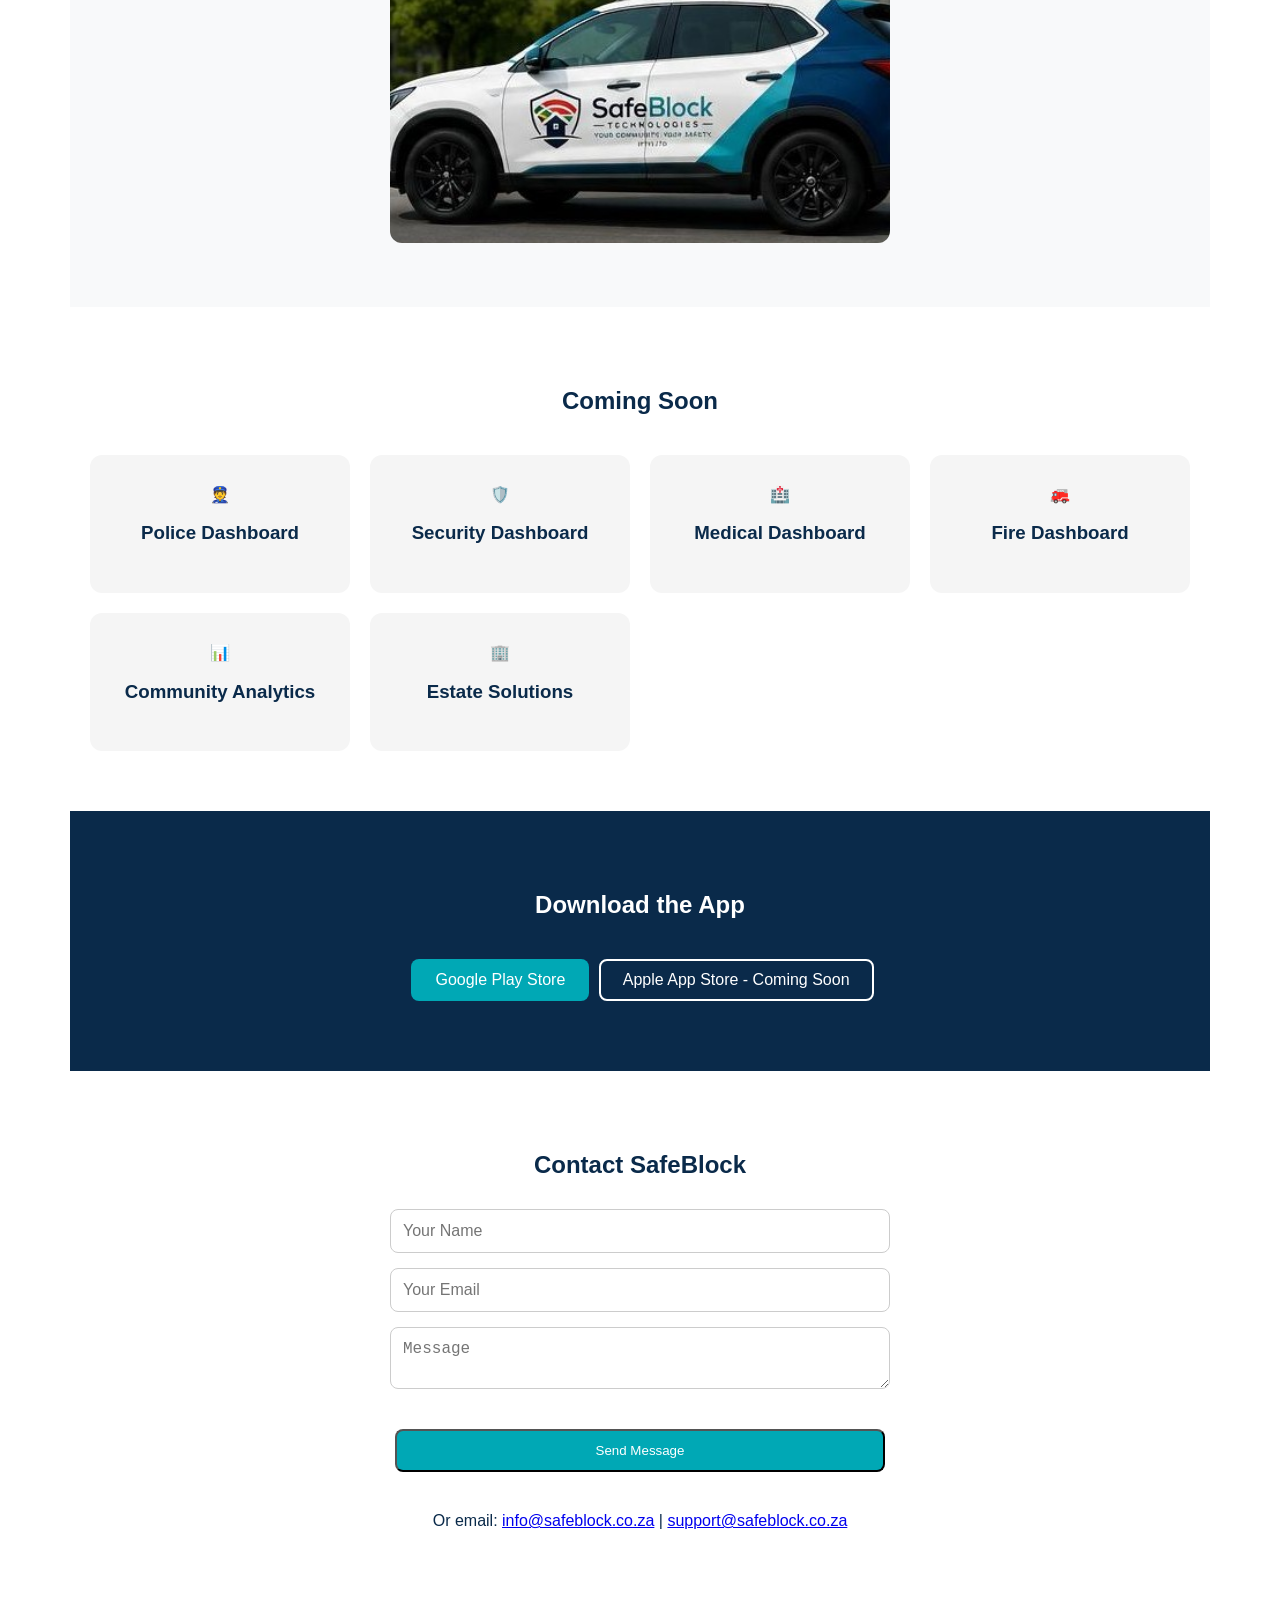
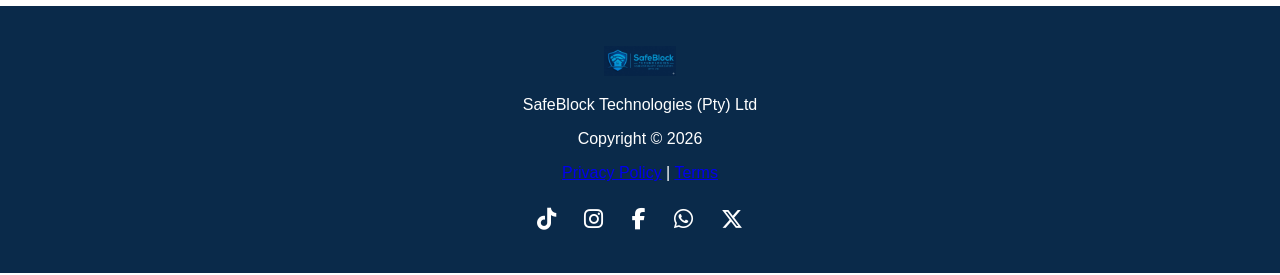
==== commit fbf4187a: "Add app screenshots section to index.html" ====
--- a/index.html
+++ b/index.html
@@ -49,12 +49,12 @@
 <section id="screenshots">
 <h2>See SafeBlock in Action</h2>
 <div class="screenshot-grid">
-<figure><img src=screenshot-home.jpg" alt="Home Screen"><figcaption>Home Screen</figcaption></figure>
-<figure><img src="assets/screenshot-map.jpg" alt="Community Map"><figcaption>Community Map</figcaption></figure>
-<figure><img src="assets/screenshot-alert.jpg" alt="Alert Screen"><figcaption>Alert Screen</figcaption></figure>
-<figure><img src="assets/screenshot-chat.jpg" alt="Community Chat"><figcaption>Community Chat</figcaption></figure>
-<figure><img src="assets/screenshot-profile.jpg" alt="Profile Screen"><figcaption>Profile Screen</figcaption></figure>
-<figure><img src="assets/screenshot-pricing.jpg" alt="Subscription Plans"><figcaption>Subscription Plans</figcaption></figure>
+<figure><img src="screenshot-home.jpg" alt="Home Screen"><figcaption>Home Screen</figcaption></figure>
+<figure><img src="screenshot-map.jpg" alt="Community Map"><figcaption>Community Map</figcaption></figure>
+<figure><img src="screenshot-alert.jpg" alt="Alert Screen"><figcaption>Alert Screen</figcaption></figure>
+<figure><img src="screenshot-chat.jpg" alt="Community Chat"><figcaption>Community Chat</figcaption></figure>
+<figure><img src="screenshot-profile.jpg" alt="Profile Screen"><figcaption>Profile Screen</figcaption></figure>
+<figure><img src="screenshot-pricing.jpg" alt="Subscription Plans"><figcaption>Subscription Plans</figcaption></figure>
 </div>
 </section>
 
@@ -130,4 +130,4 @@
 </footer>
 
 </body>
-</html>+</html>
